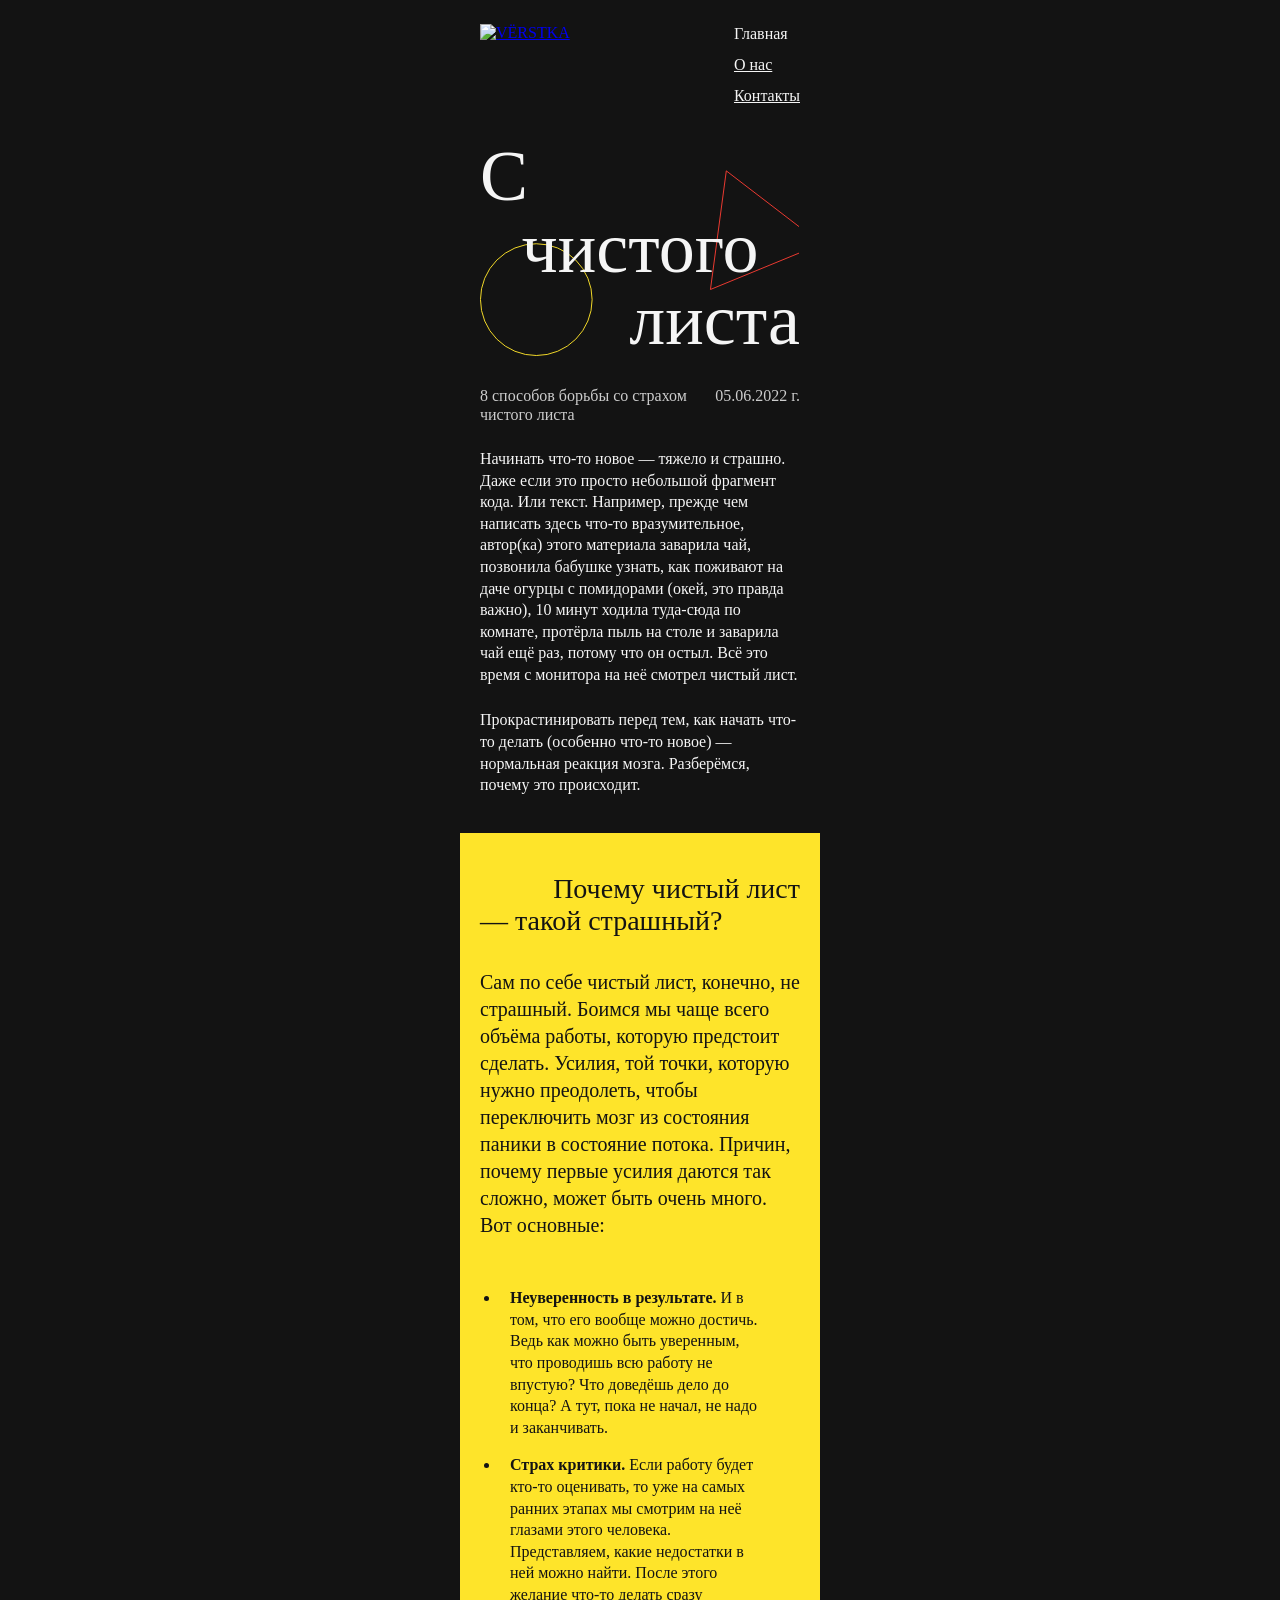
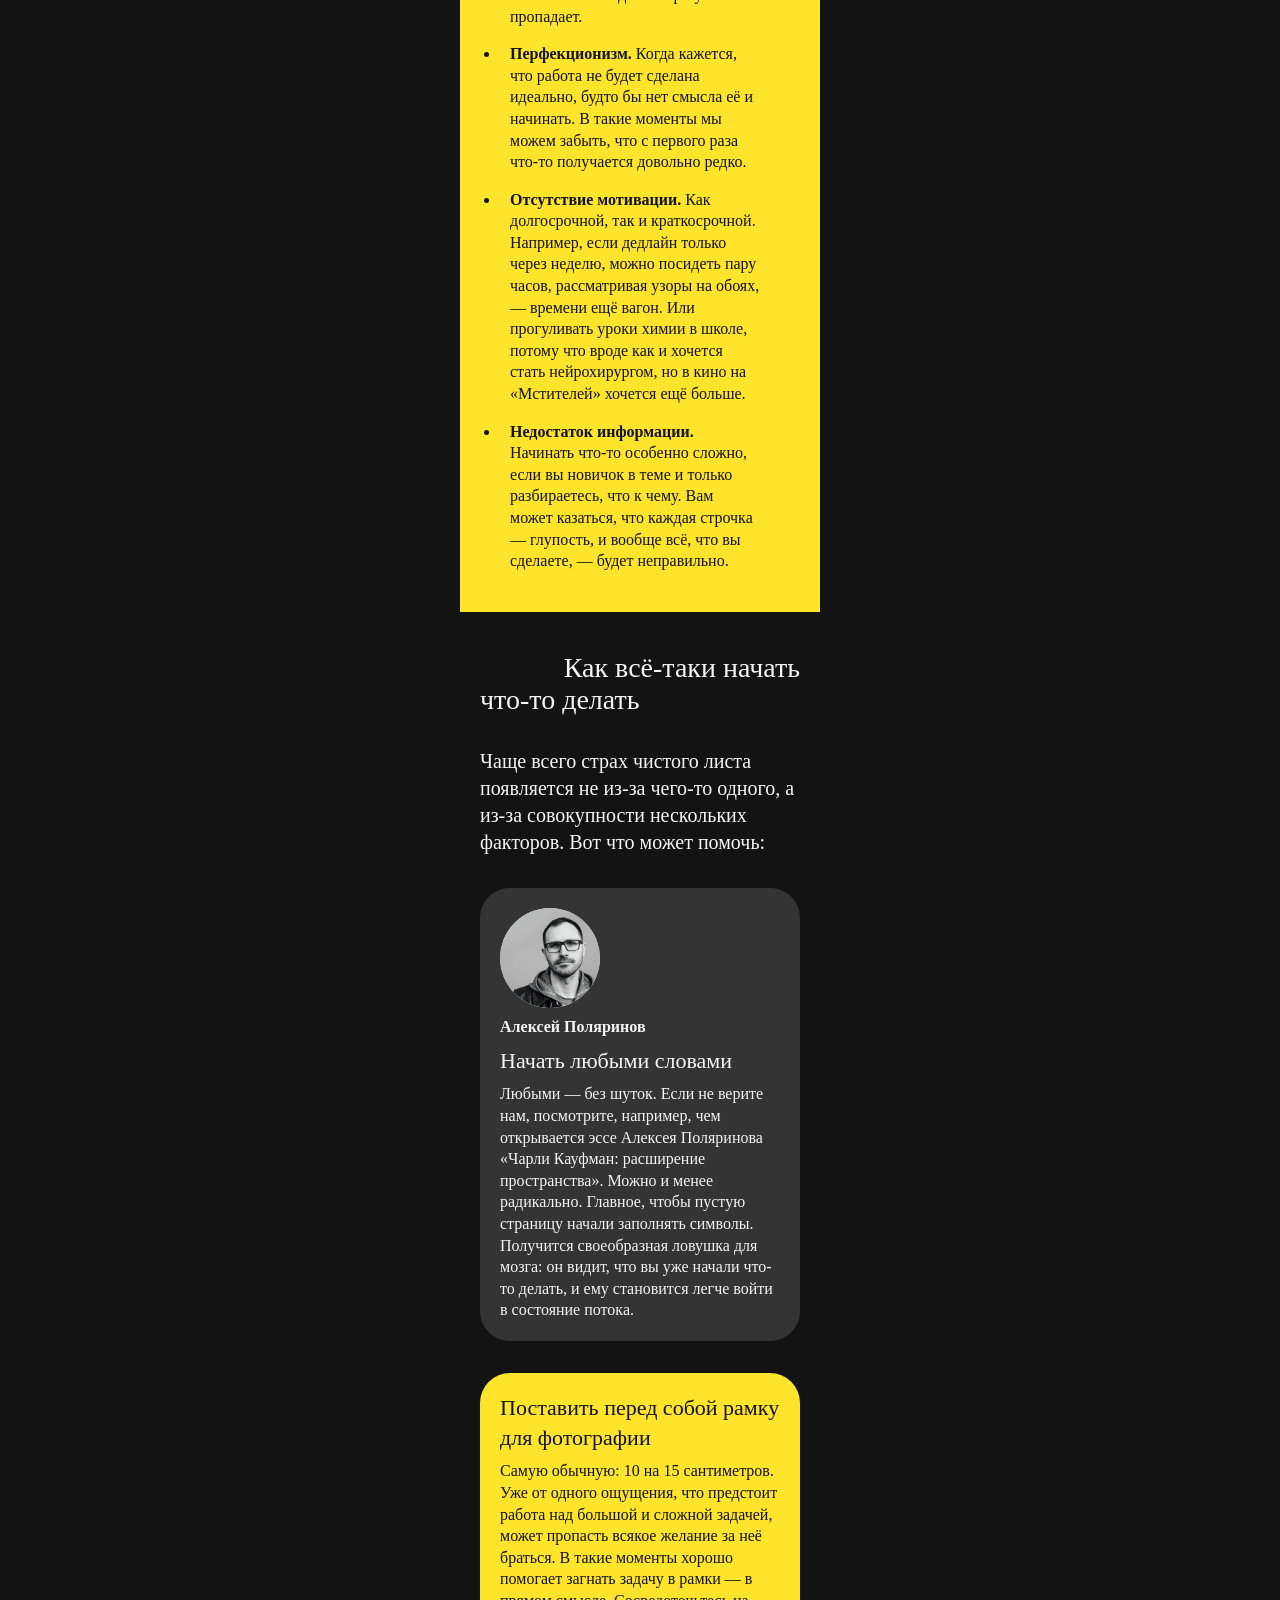
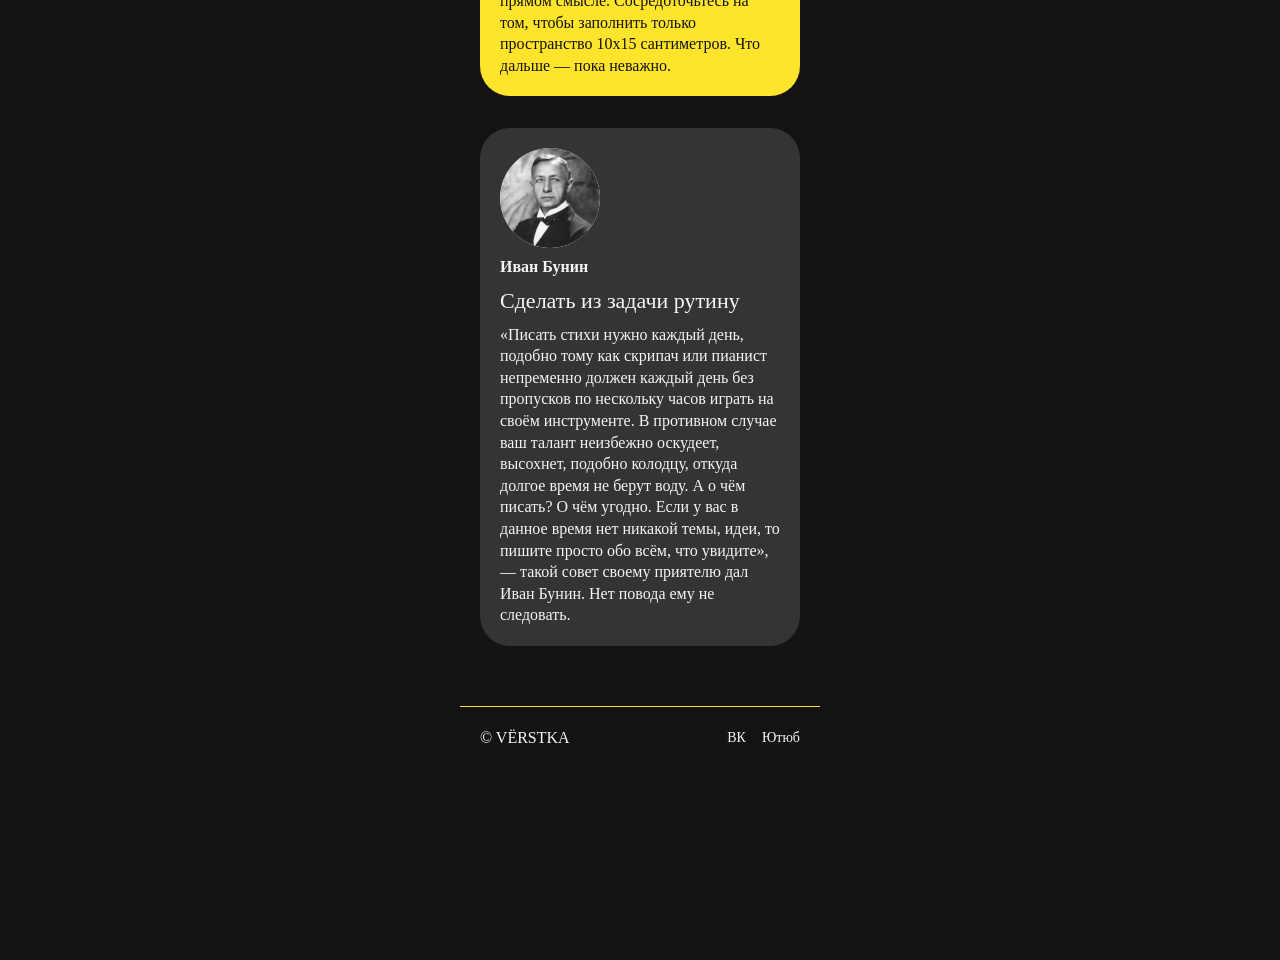
==== index.html @ b48bac56 "edited time tag" ====
<!DOCTYPE html>
<html lang="ru">
  <head>
    <meta charset="UTF-8" />
    <meta name="viewport" content="width=device-width, initial-scale=1.0" />
    <link rel="stylesheet" href="./fonts/fonts.css" />
    <link rel="stylesheet" href="./styles/style.css" />
    <link rel="icon" href="./images/fav.png" />
    <!---- Добавил свою иконку для красоты. В реальности согласовал бы с дизайнером, конечно) -->
    <title>С чистого листа</title>
  </head>
  <body>
    <main class="main-content">
      <header class="content-section theme_dark header">
        <div class="header__logo">
          <a href="./index.html">
            <img src="./images/VЁRSTKA.svg" alt="VЁRSTKA" />
          </a>
          <!-- Добавил ссылку на себя же, при публикации здесь был бы url -->
        </div>

        <nav class="header__menu inter-regular">
          <ul class="ul-menu">
            <li class="header__menu-item menu-active">Главная</li>
            <li class="header__menu-item">О нас</li>
            <li class="header__menu-item">Контакты</li>
          </ul>
        </nav>
      </header>

      <section class="content-section theme_dark cover eb-garamond-huge">
        <div class="cover-title">
          <p>C</p>
          <p class="text-align-center">чистого</p>
          <p class="text-align-right">листа</p>
        </div>
      </section>

      <section class="content-section theme_dark intro">
        <header class="intro__heading inter-regular">
          <span> 8 способов борьбы со страхом чистого листа </span>

          <time> 05.06.2022</time> <span>&nbsp;г. </span>
        </header>

        <section class="intro_main">
          <span class="intro__main-text inter-regular-weird">
            Начинать что-то новое — тяжело и страшно. Даже если это просто
            небольшой фрагмент кода. Или текст. Например, прежде чем написать
            здесь что-то вразумительное, автор(ка) этого материала заварила чай,
            позвонила бабушке узнать, как поживают на даче огурцы с помидорами
            (окей, это правда важно), 10 минут ходила туда-сюда по комнате,
            протёрла пыль на столе и заварила чай ещё раз, потому что он остыл.
            Всё это время с монитора на неё смотрел чистый лист.
          </span>
        </section>

        <section class="intro_main">
          <span class="intro__main-text inter-regular-weird">
            Прокрастинировать перед тем, как начать что-то делать (особенно
            что-то новое) — нормальная реакция мозга. Разберёмся, почему это
            происходит.
          </span>
        </section>
      </section>

      <section class="reasons content-section theme_bright">
        <div>
          <h2 class="content-section__subtitle_right eb-garamond-medium">
            Почему чистый лист
          </h2>
          <h2 class="content-section__subtitle eb-garamond-medium">
            — такой cтрашный?
          </h2>
        </div>

        <p class="content-section__introduction inter-regular-bigger">
          Сам по себе чистый лист, конечно, не страшный. Боимся мы чаще всего
          объёма работы, которую предстоит сделать. Усилия, той точки, которую
          нужно преодолеть, чтобы переключить мозг из состояния паники в
          состояние потока. Причин, почему первые усилия даются так сложно,
          может быть очень много. Вот основные:
        </p>

        <ul class="content-section inter-regular-weird">
          <li>
            <span class="inter-bold">Неуверенность в результате.</span>
            <span
              >И в том, что его вообще можно достичь. Ведь как можно быть
              уверенным, что проводишь всю работу не впустую? Что доведёшь дело
              до конца? А тут, пока не начал, не надо и заканчивать.</span
            >
          </li>
          <li>
            <span class="inter-bold">Страх критики.</span>
            <span
              >Если работу будет кто-то оценивать, то уже на самых ранних этапах
              мы смотрим на неё глазами этого человека. Представляем, какие
              недостатки в ней можно найти. После этого желание что-то делать
              сразу пропадает.</span
            >
          </li>
          <li>
            <span class="inter-bold">Перфекционизм.</span>
            <span
              >Когда кажется, что работа не будет сделана идеально, будто бы нет
              смысла её и начинать. В такие моменты мы можем забыть, что с
              первого раза что-то получается довольно редко.</span
            >
          </li>
          <li>
            <span class="inter-bold">Отсутствие мотивации.</span>
            <span
              >Как долгосрочной, так и краткосрочной. Например, если дедлайн
              только через неделю, можно посидеть пару часов, рассматривая узоры
              на обоях, — времени ещё вагон. Или прогуливать уроки химии в
              школе, потому что вроде как и хочется стать нейрохирургом, но в
              кино на «Мстителей» хочется ещё больше.</span
            >
          </li>
          <li>
            <span class="inter-bold">Недостаток информации.</span>
            <span
              >Начинать что-то особенно сложно, если вы новичок в теме и только
              разбираетесь, что к чему. Вам может казаться, что каждая строчка —
              глупость, и вообще всё, что вы сделаете, — будет
              неправильно.</span
            >
          </li>
        </ul>
      </section>

      <section class="how-to content-section theme_dark">
        <div>
          <h2 class="content-section__subtitle_right eb-garamond-medium">
            Как всё-таки начать
          </h2>
          <h2 class="content-section__subtitle eb-garamond-medium">
            что-то делать
          </h2>
        </div>

        <p class="content-section__introduction inter-regular-bigger">
          Чаще всего страх чистого листа появляется не из-за чего-то одного, а
          из-за совокупности нескольких факторов. Вот что может помочь:
        </p>

        <div class="how-to-card card-dark">
          <img
            class="portrait-picture"
            src="./images/polyarinov.png"
            alt="Алексей Поляринов"
          />

          <span class="inter-bold">Алексей Поляринов</span>
          <!-- Не придумал какой-то отдельный тег: вроде и не заголовок, вроде и не просто текст, оставил span -->

          <h3 class="eb-garamond-regular">Начать любыми словами</h3>

          <blockquote class="inter-regular-weird">
            Любыми — без шуток. Если не верите нам, посмотрите, например, чем
            открывается эссе Алексея Поляринова «Чарли Кауфман: расширение
            пространства». Можно и менее радикально. Главное, чтобы пустую
            страницу начали заполнять символы. Получится своеобразная ловушка
            для мозга: он видит, что вы уже начали что-то делать, и ему
            становится легче войти в состояние потока.
          </blockquote>
        </div>

        <div class="how-to-card card-light theme_bright">
          <h3 class="eb-garamond-regular">
            Поставить перед собой рамку для фотографии
          </h3>
          <blockquote class="inter-regular-weird">
            Самую обычную: 10 на 15 сантиметров. Уже от одного ощущения, что
            предстоит работа над большой и сложной задачей, может пропасть
            всякое желание за неё браться. В такие моменты хорошо помогает
            загнать задачу в рамки — в прямом смысле. Сосредоточьтесь на том,
            чтобы заполнить только пространство 10х15 сантиметров. Что дальше —
            пока неважно.
          </blockquote>
        </div>

        <div class="how-to-card card-dark">
          <img
            class="portrait-picture"
            src="./images/bunin.png"
            alt="Иван Бунин"
          />

          <span class="inter-bold">Иван Бунин</span>

          <h3 class="eb-garamond-regular">Сделать из задачи рутину</h3>

          <blockquote class="inter-regular-weird">
            «Писать стихи нужно каждый день, подобно тому как скрипач или
            пианист непременно должен каждый день без пропусков по нескольку
            часов играть на своём инструменте. В противном случае ваш талант
            неизбежно оскудеет, высохнет, подобно колодцу, откуда долгое время
            не берут воду. А о чём писать? О чём угодно. Если у вас в данное
            время нет никакой темы, идеи, то пишите просто обо всём, что
            увидите», — такой совет своему приятелю дал Иван Бунин. Нет повода
            ему не следовать.
          </blockquote>
        </div>
      </section>

      <footer class="footer content-section theme_dark">
        <div>
          <p class="inter-regular-weird">© VЁRSTKA</p>
        </div>

        <div class="footer-subblock">
          <p class="inter-regular-footer">ВК</p>
          <p class="inter-regular-footer">Ютюб</p>
        </div>
        <!-- Нужен ли здесь какой-то отдельный тег? Это «контакты»? -->
      </footer>
    </main>
  </body>
</html>
---- fonts/fonts.css ----
.inter-regular-footer {
  font-family: Inter;
  font-size: 14px;
  font-style: normal;
  font-weight: 400;
  line-height: 125%; /* 17.5px */
}

.inter-regular {
  font-family: Inter;
  font-size: 16px;
  font-style: normal;
  font-weight: 400;
  line-height: 19.2px; /* 120% */
}

.inter-regular-weird {
  font-family: Inter;
  font-size: 16px;
  font-style: normal;
  font-weight: 400;
  line-height: 21.6px; /* 135% */
}

.inter-regular-bigger {
  font-family: Inter;
  font-size: 20px;
  font-style: normal;
  font-weight: 400;
  line-height: 27px; /* 135% */
}

.inter-bold {
  font-family: Inter;
  font-size: 16px;
  font-style: normal;
  font-weight: 700;
  line-height: 135%; /* 21.6px */
}

.eb-garamond-regular {
  font-family: EB Garamond;
  font-size: 22px;
  font-style: normal;
  font-weight: 500;
  line-height: 135%; /* 29.7px */
}

.eb-garamond-medium {
  font-family: "EB Garamond";
  font-style: normal;
  font-weight: 500;
  font-size: 28px;
  line-height: 115%; /* 32.2px */
}

.eb-garamond-huge {
  font-family: "EB Garamond";
  font-size: 72px;
  font-style: normal;
  font-weight: 400;
  line-height: 100%; /* 72px */
}

.text-align-center {
  text-align: center;
}

.text-align-right {
  text-align: right;
}
---- styles/style.css ----
body {
  margin: 0;
  background-color: var(--black-bg, #131313);
}

h1,
h2,
h3,
h4,
h5,
h6,
p,
ul,
ol,
blockquote {
  margin: 0;
  padding: 0;
}

.border {
  border: 1px dashed gray;
  /* Использую этот класс для выравнивания объектов, включая там, где нужно по необходимости */
}

.theme_dark {
  background-color: var(--black-bg, #131313);
  color: var(--text-light, #f5f5f5);
}

.theme_bright {
  background: var(--yellow-bg, #fee42a);
  color: var(--black-bg, #131313);
}

.main-content {
  width: 360px;
  height: 4160px;
  /* Добавил из макетов, но, кажется, что в идеале не нужно фреймиться, чтобы макет адаптировался под разные девайсы */
  display: flex;
  flex-direction: column;
  box-sizing: border-box;
  margin: auto;
}

.content-section {
  box-sizing: border-box;
  padding: 0 20px;
}

.header {
  padding-top: 24px;
  padding-bottom: 24px;
}

.header__logo {
  float: left;
  height: 100%;
}

.header__menu {
  float: right;
  display: flex;
  flex-direction: column;
  gap: 12px;
}

.ul-menu {
  list-style: none;
  padding: 0;
  display: flex;
  flex-direction: column;
  gap: 12px;
}

.header__menu-item {
  text-decoration: underline;
  padding: 0;
  margin: 0;
}

.menu-active {
  text-decoration: none;
}

.cover {
  margin: 40px 0 30px 0;
  padding-left: 20px;
  background-image: url("../images/cover.svg");
  background-repeat: no-repeat;
  background-position: 20px;
  /* Подбирал смещение вручкую */
}

.cover-title {
  display: block;
  margin-top: -30px;
  /* Подбирал смещение вручкую */
}

.intro {
  padding: 0 20px;
  gap: 24px;
  display: flex;
  flex-direction: column;
  margin-bottom: 37px;
  /* Подбирал попиксельно вручкую */
}

.intro__heading {
  display: flex;
  color: var(--text-gray, #ccc);
}

.intro__main-text {
  width: 320px;
}

.reasons {
  display: flex;
  flex-direction: column;
  padding: 40px 20px;
  gap: 32px;
}

.content-section__subtitle {
  text-align: left;
  /* Кажется, что это избыточно, но почему-то без такого шага ломалось */
}

.content-section__subtitle_right {
  text-align: right;
}

  /* У списков какие-то свои приколы с отступами, поэтому я сбросил всё и настраивал вручкую, чтобы совпадало с макетами */
ul {
  display: block;
}

li {
  margin: 16px 20px 0px 0px;
  padding-left: 10px;
}

.how-to {
  display: flex;
  flex-direction: column;
  padding: 40px 20px 60px 20px;
  gap: 32px;
}

.how-to-card {
  border-radius: 30px;
  padding: 20px;
  gap: 8px;
  display: flex;
  flex-direction: column;
}

.card-dark {
  background: var(--gray-bg, #343434);
}

.card-light {
  background: var(--yellow-bg, #fee42a);
}

.portrait-picture {
  width: 100px;
  height: 100px;
  /* Возможно, можно было сделать через сохранение оригинального размера картинки */
  border-radius: 50px;
  background: url(<path-to-image>),
    lightgray 0px -4.095px / 100% 118.534% no-repeat;
}

.footer {
  border-top: 1px solid var(--yellow-bg, #fee42a);
  padding: 20px;
  display: flex;
}

.footer-subblock {
  display: flex;
  gap: 16px;
  margin: auto 0 auto auto;
  /* Сделано для выравнивания по правому краю */
}
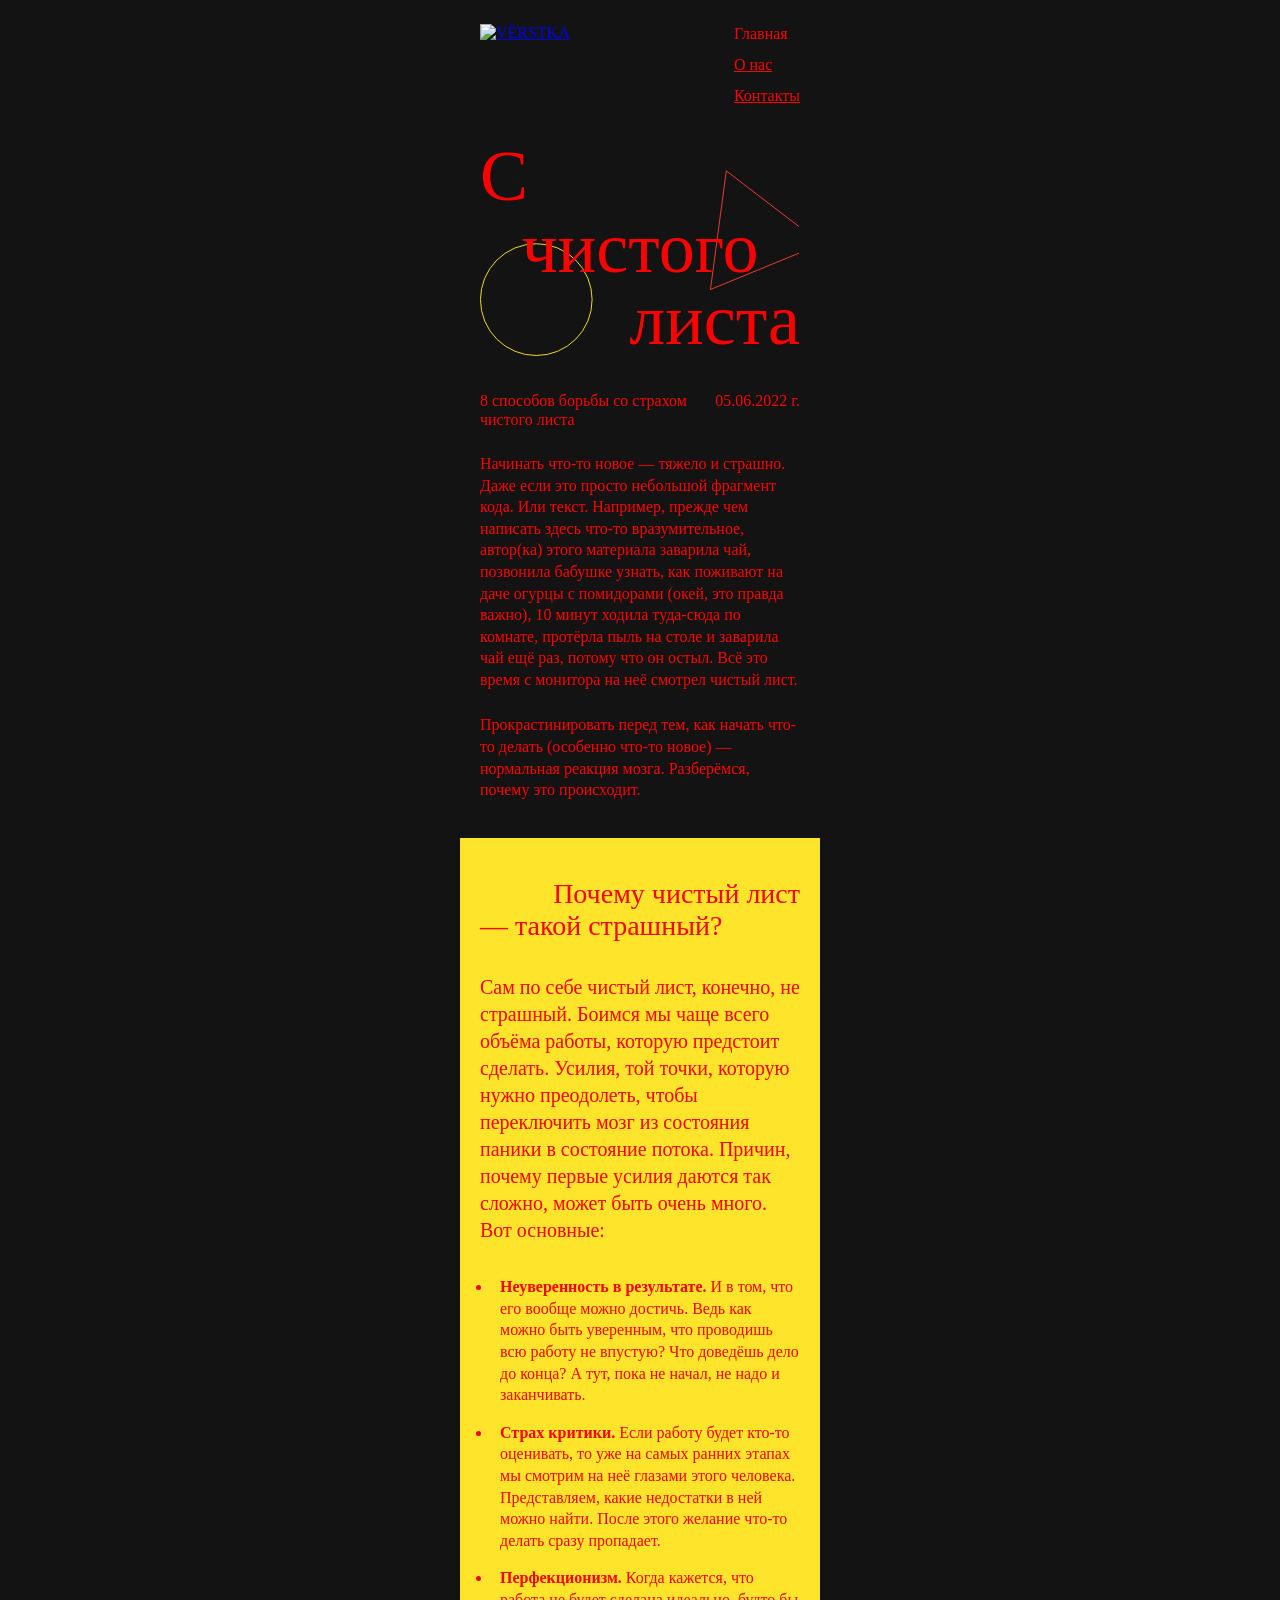
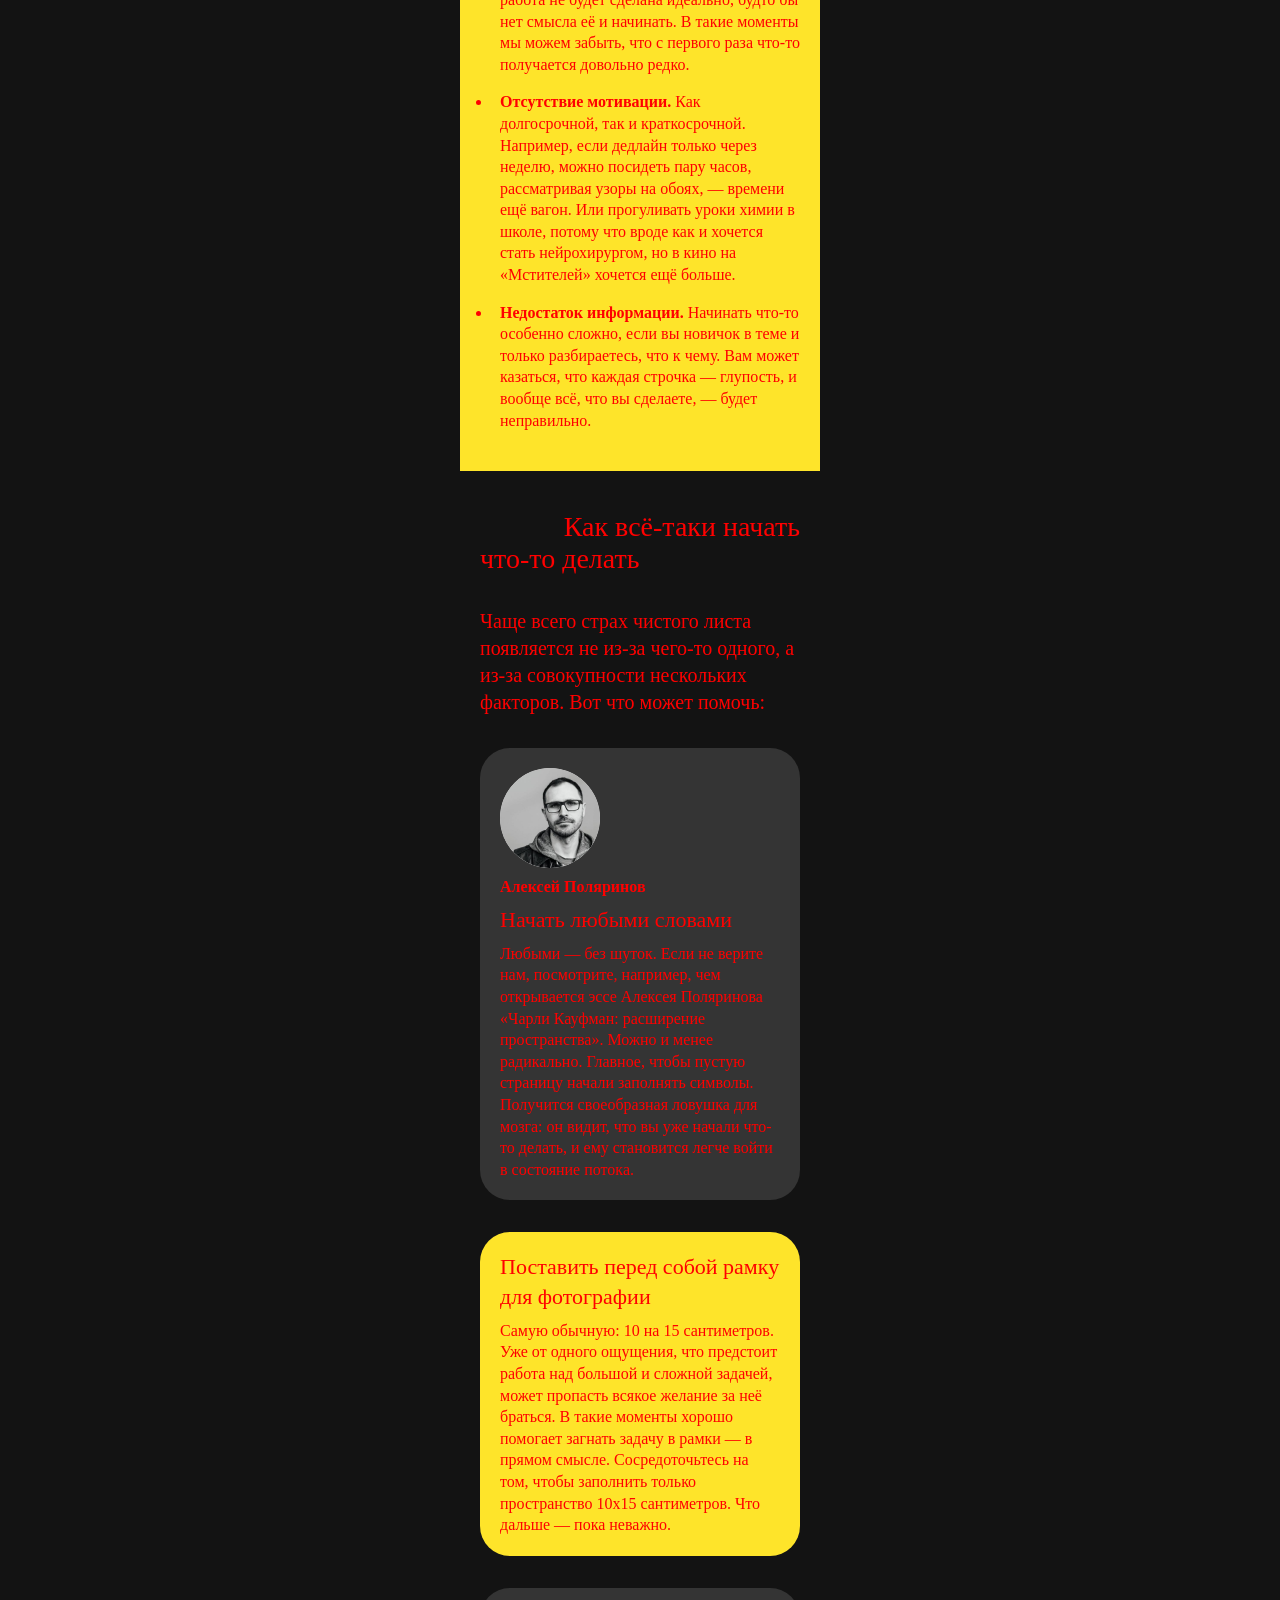
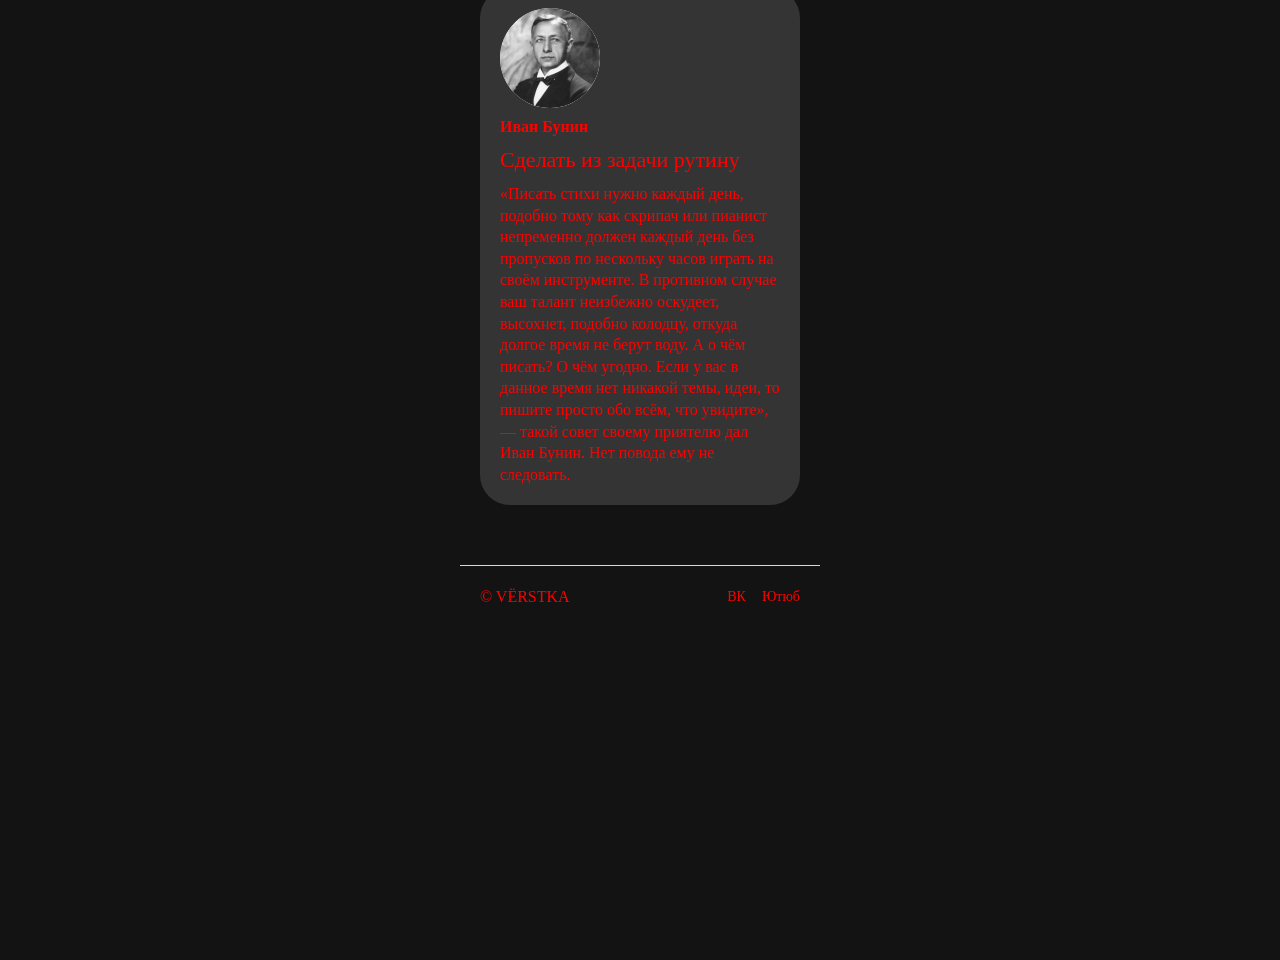
==== commit ca551593: "draft" ====
--- a/index.html
+++ b/index.html
@@ -39,8 +39,7 @@
       <section class="content-section theme_dark intro">
         <header class="intro__heading inter-regular">
           <span> 8 способов борьбы со страхом чистого листа </span>
-
-          <time> 05.06.2022</time> <span>&nbsp;г. </span>
+          <time datetime="2022-06-05">05.06.2022&nbsp;г.</time>
         </header>
 
         <section class="intro_main">
@@ -82,7 +81,7 @@
           может быть очень много. Вот основные:
         </p>
 
-        <ul class="content-section inter-regular-weird">
+        <ul class="inter-regular-weird">
           <li>
             <span class="inter-bold">Неуверенность в результате.</span>
             <span
--- a/styles/style.css
+++ b/styles/style.css
@@ -25,11 +25,13 @@
 .theme_dark {
   background-color: var(--black-bg, #131313);
   color: var(--text-light, #f5f5f5);
+  color: red;
 }
 
 .theme_bright {
   background: var(--yellow-bg, #fee42a);
   color: var(--black-bg, #131313);
+  color: red;
 }
 
 .main-content {
@@ -83,7 +85,7 @@
 }
 
 .cover {
-  margin: 40px 0 30px 0;
+  margin: 40px 0 35px 0;
   padding-left: 20px;
   background-image: url("../images/cover.svg");
   background-repeat: no-repeat;
@@ -108,7 +110,8 @@
 
 .intro__heading {
   display: flex;
-  color: var(--text-gray, #ccc);
+  color: red; 
+  /* color: var(--text-gray, #ccc); */
 }
 
 .intro__main-text {
@@ -133,12 +136,15 @@
 
   /* У списков какие-то свои приколы с отступами, поэтому я сбросил всё и настраивал вручкую, чтобы совпадало с макетами */
 ul {
-  display: block;
+  display: flex;
+  flex-direction: column;
+  margin: 0;
+  gap: 16px;
 }
 
 li {
-  margin: 16px 20px 0px 0px;
-  padding-left: 10px;
+  margin-left: 12px; 
+  padding-left: 8px;
 }
 
 .how-to {
@@ -184,4 +190,4 @@
   gap: 16px;
   margin: auto 0 auto auto;
   /* Сделано для выравнивания по правому краю */
-}
+}
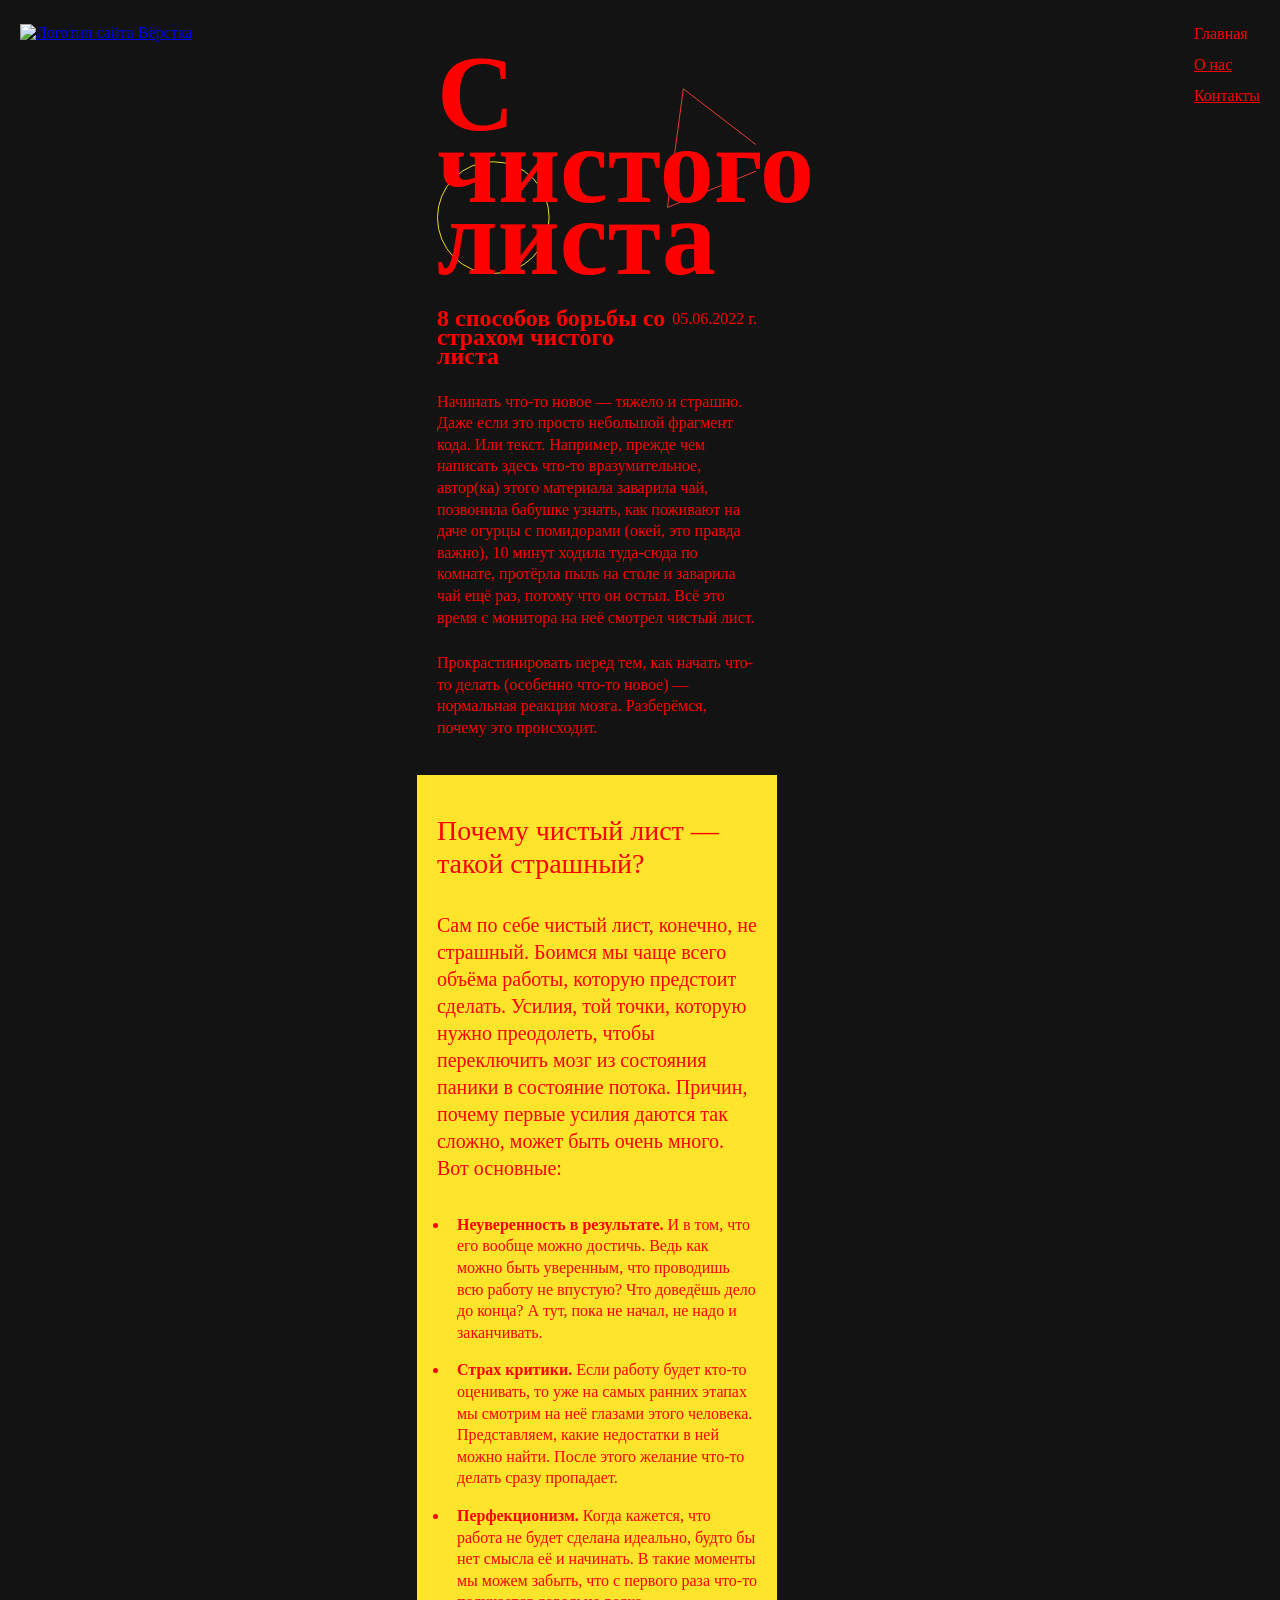
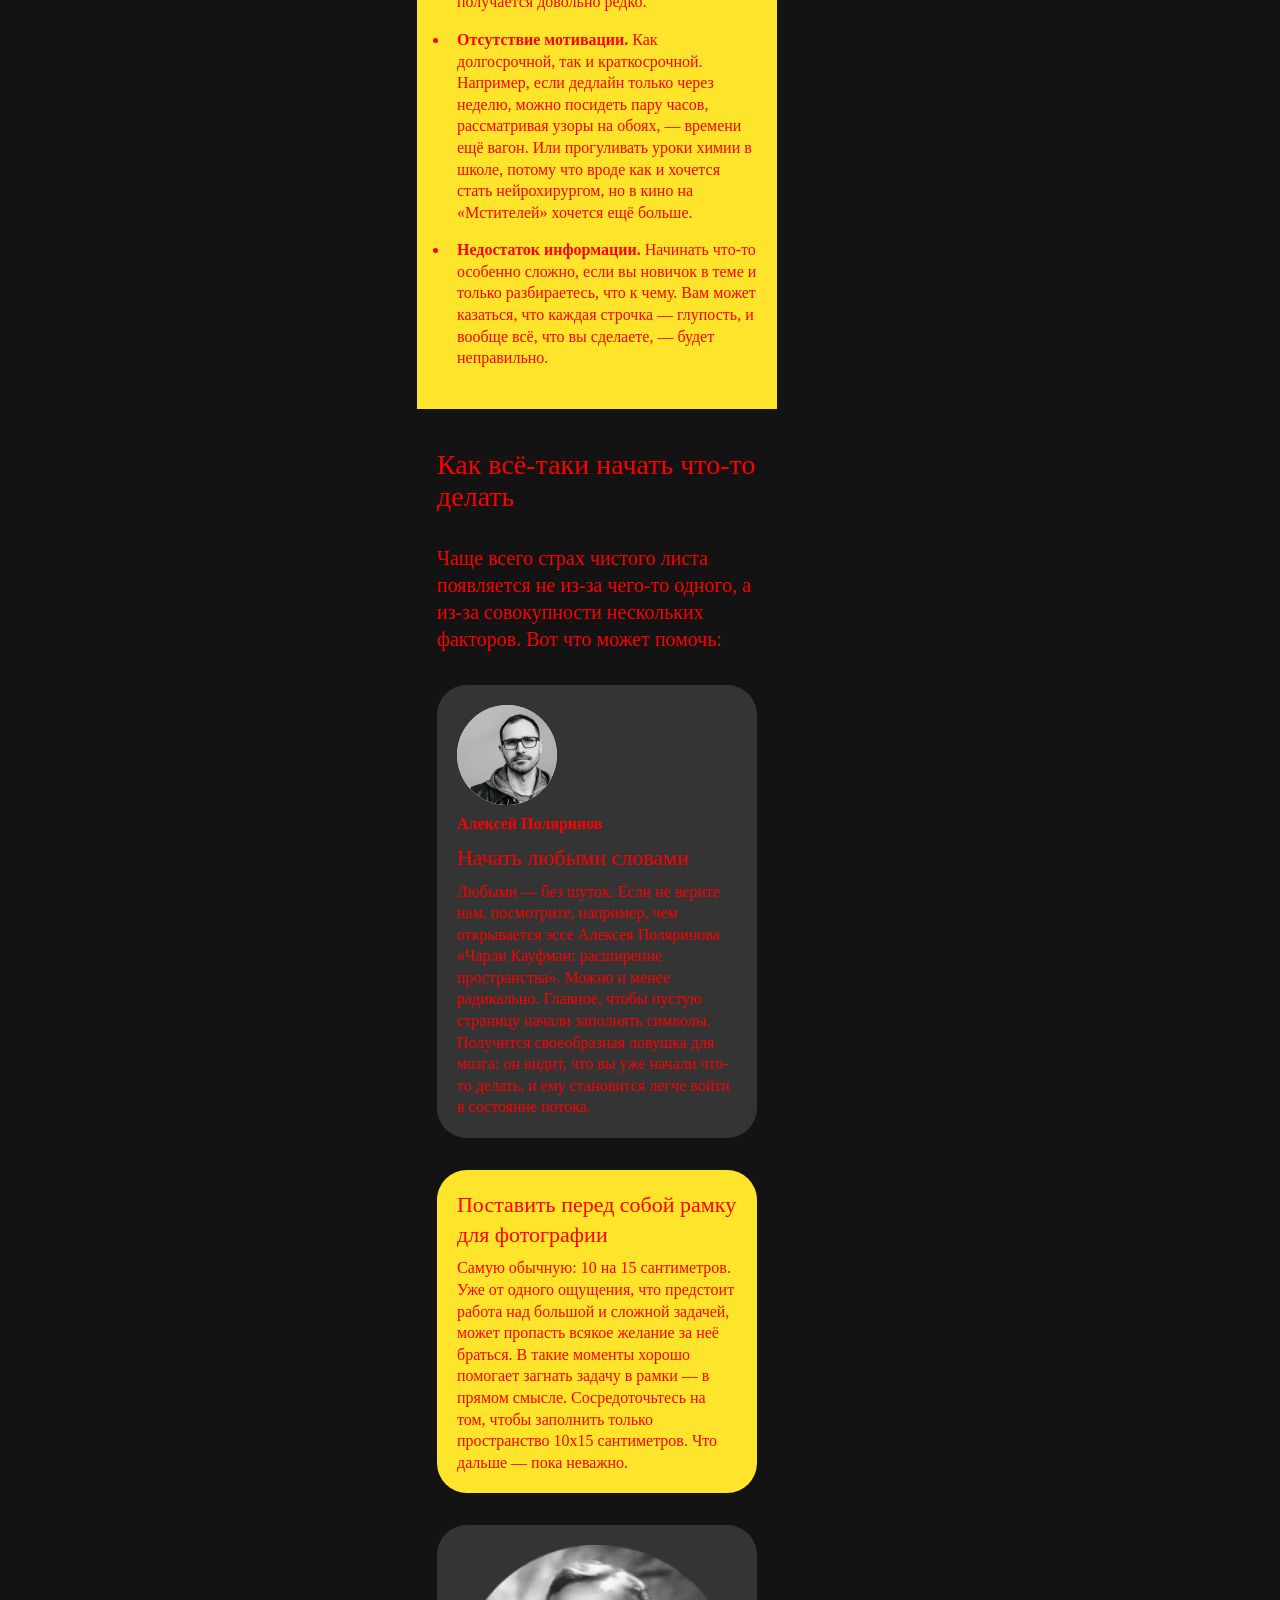
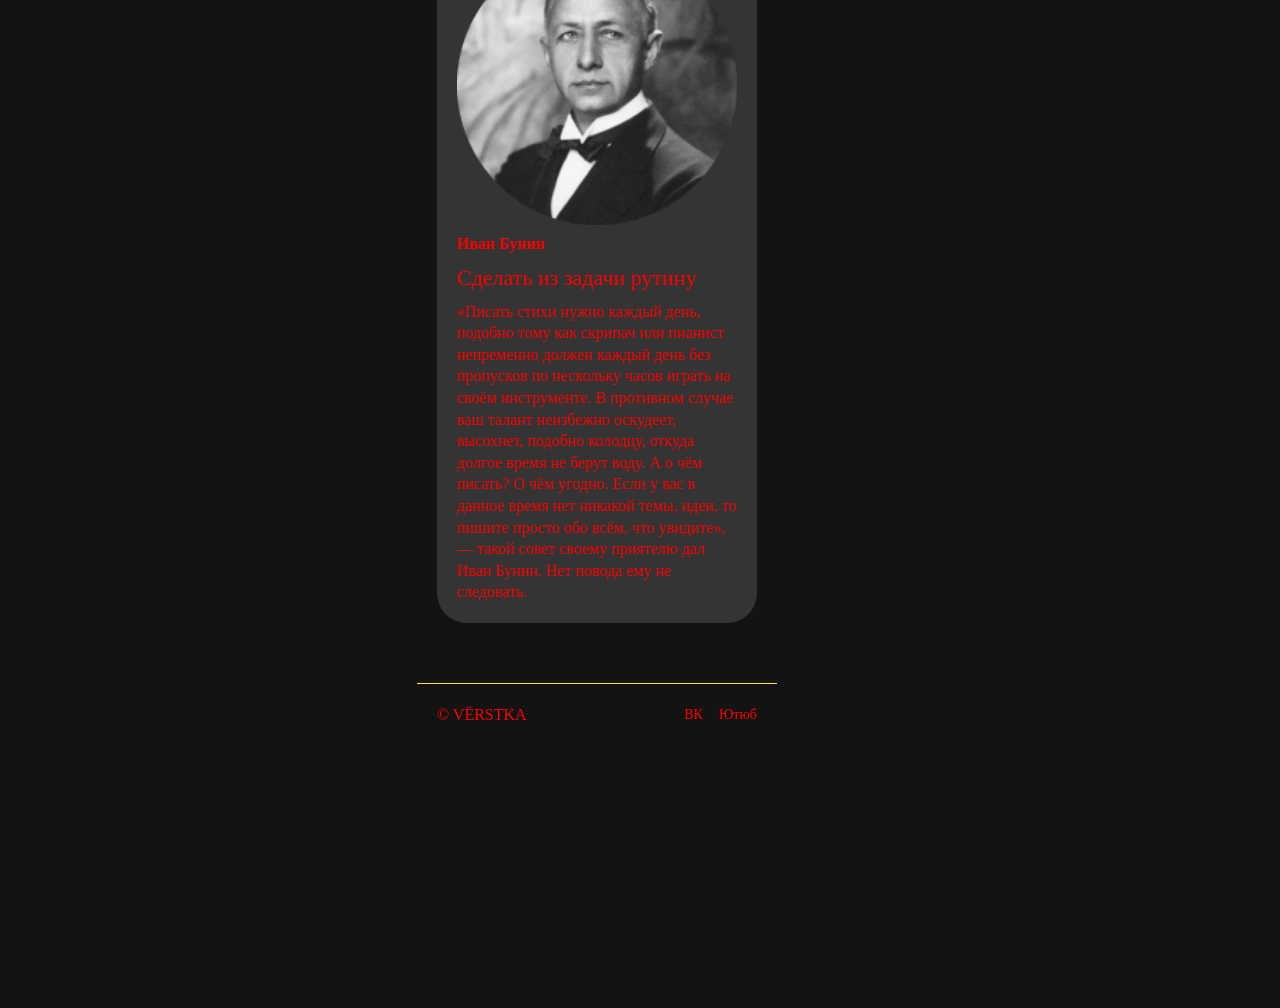
==== commit af0d6501: "resolved some comments" ====
--- a/index.html
+++ b/index.html
@@ -10,40 +10,39 @@
     <title>С чистого листа</title>
   </head>
   <body>
-    <main class="main-content">
-      <header class="content-section theme_dark header">
-        <div class="header__logo">
-          <a href="./index.html">
-            <img src="./images/VЁRSTKA.svg" alt="VЁRSTKA" />
-          </a>
-          <!-- Добавил ссылку на себя же, при публикации здесь был бы url -->
-        </div>
-
-        <nav class="header__menu inter-regular">
-          <ul class="ul-menu">
-            <li class="header__menu-item menu-active">Главная</li>
-            <li class="header__menu-item">О нас</li>
-            <li class="header__menu-item">Контакты</li>
-          </ul>
-        </nav>
-      </header>
-
+    <header class="content-section theme_dark header">
+    <div class="header__logo">
+        <a href="./index.html">
+        <img src="./images/VЁRSTKA.svg" alt="Логотип сайта Вёрстка" />
+        </a>
+        <!-- Добавил ссылку на себя же, при публикации здесь был бы url -->
+    </div>
+
+    <nav class="header__menu inter-regular">
+        <ul class="ul-menu">
+        <li class="header__menu-item menu-active">Главная</li>
+        <li class="header__menu-item">О нас</li>
+        <li class="header__menu-item">Контакты</li>
+        </ul>
+    </nav>
+    </header>
+      <main class="main-content">
       <section class="content-section theme_dark cover eb-garamond-huge">
-        <div class="cover-title">
-          <p>C</p>
-          <p class="text-align-center">чистого</p>
-          <p class="text-align-right">листа</p>
-        </div>
+        <h1 class="cover-title">
+          <span>C</span>
+          <span class="text-align-center">чистого</span>
+          <span class="text-align-right">листа</span>
+        </h1>
       </section>
 
       <section class="content-section theme_dark intro">
         <header class="intro__heading inter-regular">
-          <span> 8 способов борьбы со страхом чистого листа </span>
+          <h2> 8 способов борьбы со страхом чистого листа </h2>
           <time datetime="2022-06-05">05.06.2022&nbsp;г.</time>
         </header>
 
-        <section class="intro_main">
-          <span class="intro__main-text inter-regular-weird">
+        <div class="intro_main">
+          <p class="intro__main-text inter-regular-weird">
             Начинать что-то новое — тяжело и страшно. Даже если это просто
             небольшой фрагмент кода. Или текст. Например, прежде чем написать
             здесь что-то вразумительное, автор(ка) этого материала заварила чай,
@@ -51,27 +50,25 @@
             (окей, это правда важно), 10 минут ходила туда-сюда по комнате,
             протёрла пыль на столе и заварила чай ещё раз, потому что он остыл.
             Всё это время с монитора на неё смотрел чистый лист.
-          </span>
-        </section>
-
-        <section class="intro_main">
-          <span class="intro__main-text inter-regular-weird">
+          </p>
+        </div>
+
+          <p class="intro__main-text inter-regular-weird">
             Прокрастинировать перед тем, как начать что-то делать (особенно
             что-то новое) — нормальная реакция мозга. Разберёмся, почему это
             происходит.
-          </span>
-        </section>
+          </p>
       </section>
 
       <section class="reasons content-section theme_bright">
-        <div>
-          <h2 class="content-section__subtitle_right eb-garamond-medium">
+        <h2>
+          <span class="content-section__subtitle_right eb-garamond-medium">
             Почему чистый лист
-          </h2>
-          <h2 class="content-section__subtitle eb-garamond-medium">
+          </span>
+          <span class="content-section__subtitle eb-garamond-medium">
             — такой cтрашный?
-          </h2>
-        </div>
+          </span>
+        </h2>
 
         <p class="content-section__introduction inter-regular-bigger">
           Сам по себе чистый лист, конечно, не страшный. Боимся мы чаще всего
@@ -84,20 +81,16 @@
         <ul class="inter-regular-weird">
           <li>
             <span class="inter-bold">Неуверенность в результате.</span>
-            <span
-              >И в том, что его вообще можно достичь. Ведь как можно быть
+            И в том, что его вообще можно достичь. Ведь как можно быть
               уверенным, что проводишь всю работу не впустую? Что доведёшь дело
-              до конца? А тут, пока не начал, не надо и заканчивать.</span
-            >
+              до конца? А тут, пока не начал, не надо и заканчивать.
           </li>
           <li>
             <span class="inter-bold">Страх критики.</span>
-            <span
-              >Если работу будет кто-то оценивать, то уже на самых ранних этапах
+            Если работу будет кто-то оценивать, то уже на самых ранних этапах
               мы смотрим на неё глазами этого человека. Представляем, какие
               недостатки в ней можно найти. После этого желание что-то делать
-              сразу пропадает.</span
-            >
+              сразу пропадает.
           </li>
           <li>
             <span class="inter-bold">Перфекционизм.</span>
@@ -130,14 +123,14 @@
       </section>
 
       <section class="how-to content-section theme_dark">
-        <div>
-          <h2 class="content-section__subtitle_right eb-garamond-medium">
+        <h2>
+          <span class="content-section__subtitle_right eb-garamond-medium">
             Как всё-таки начать
-          </h2>
-          <h2 class="content-section__subtitle eb-garamond-medium">
+          </span>
+          <span class="content-section__subtitle eb-garamond-medium">
             что-то делать
-          </h2>
-        </div>
+          </span>
+        </h2>
 
         <p class="content-section__introduction inter-regular-bigger">
           Чаще всего страх чистого листа появляется не из-за чего-то одного, а
@@ -146,7 +139,7 @@
 
         <div class="how-to-card card-dark">
           <img
-            class="portrait-picture"
+            class="square_100px"
             src="./images/polyarinov.png"
             alt="Алексей Поляринов"
           />
--- a/styles/style.css
+++ b/styles/style.css
@@ -170,7 +170,7 @@
   background: var(--yellow-bg, #fee42a);
 }
 
-.portrait-picture {
+.square_100px {
   width: 100px;
   height: 100px;
   /* Возможно, можно было сделать через сохранение оригинального размера картинки */
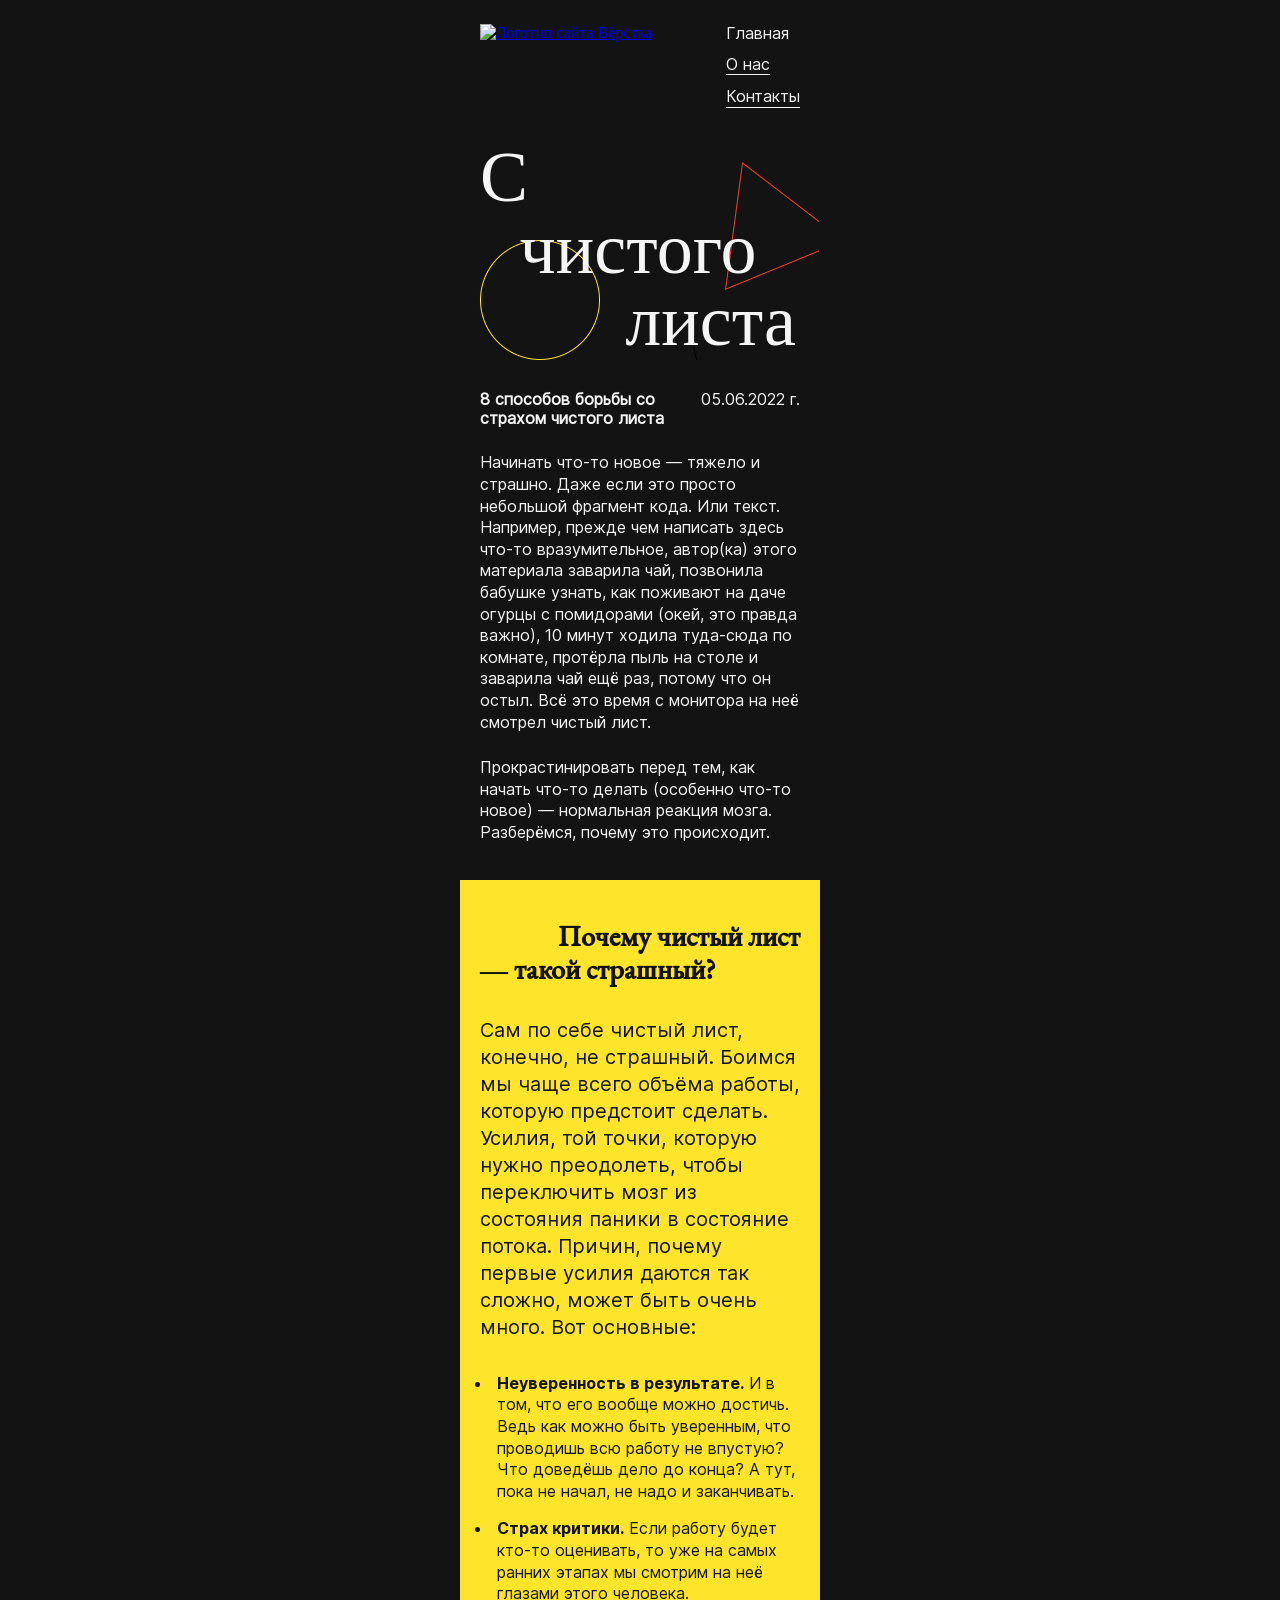
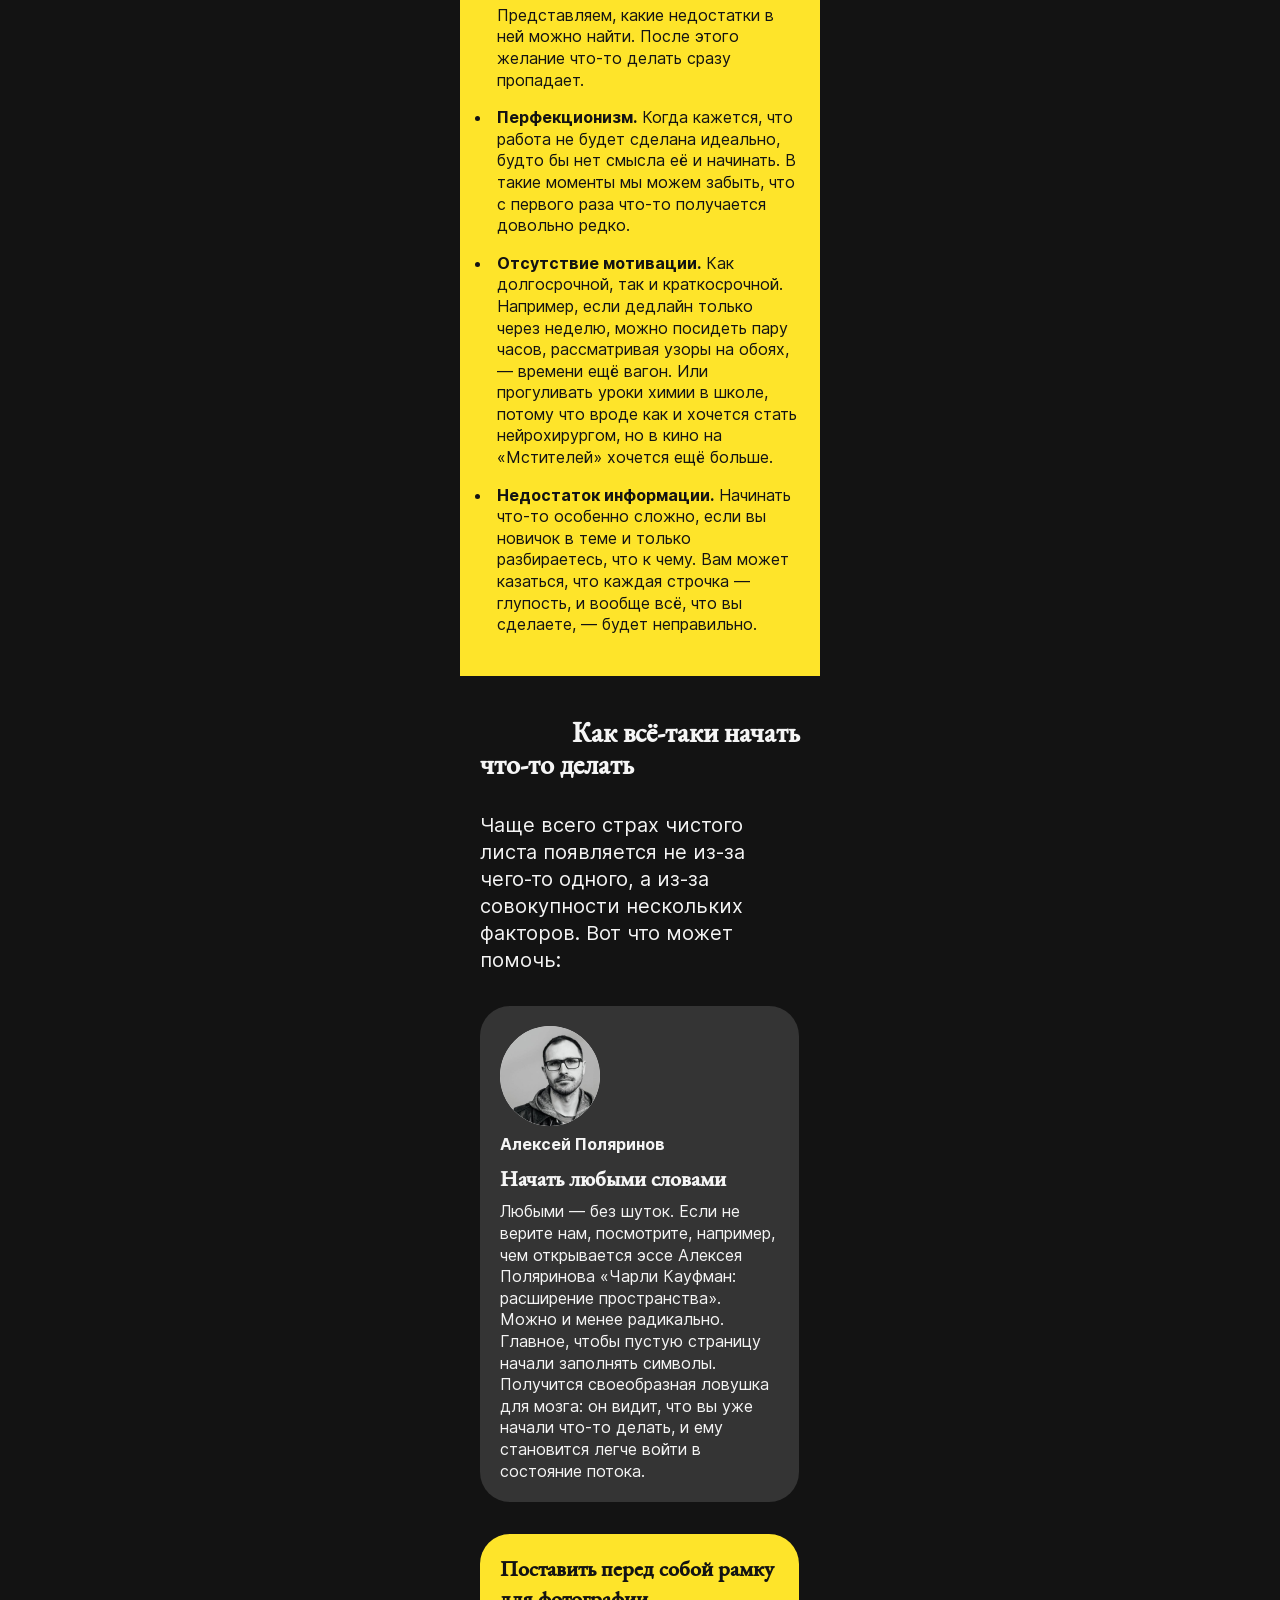
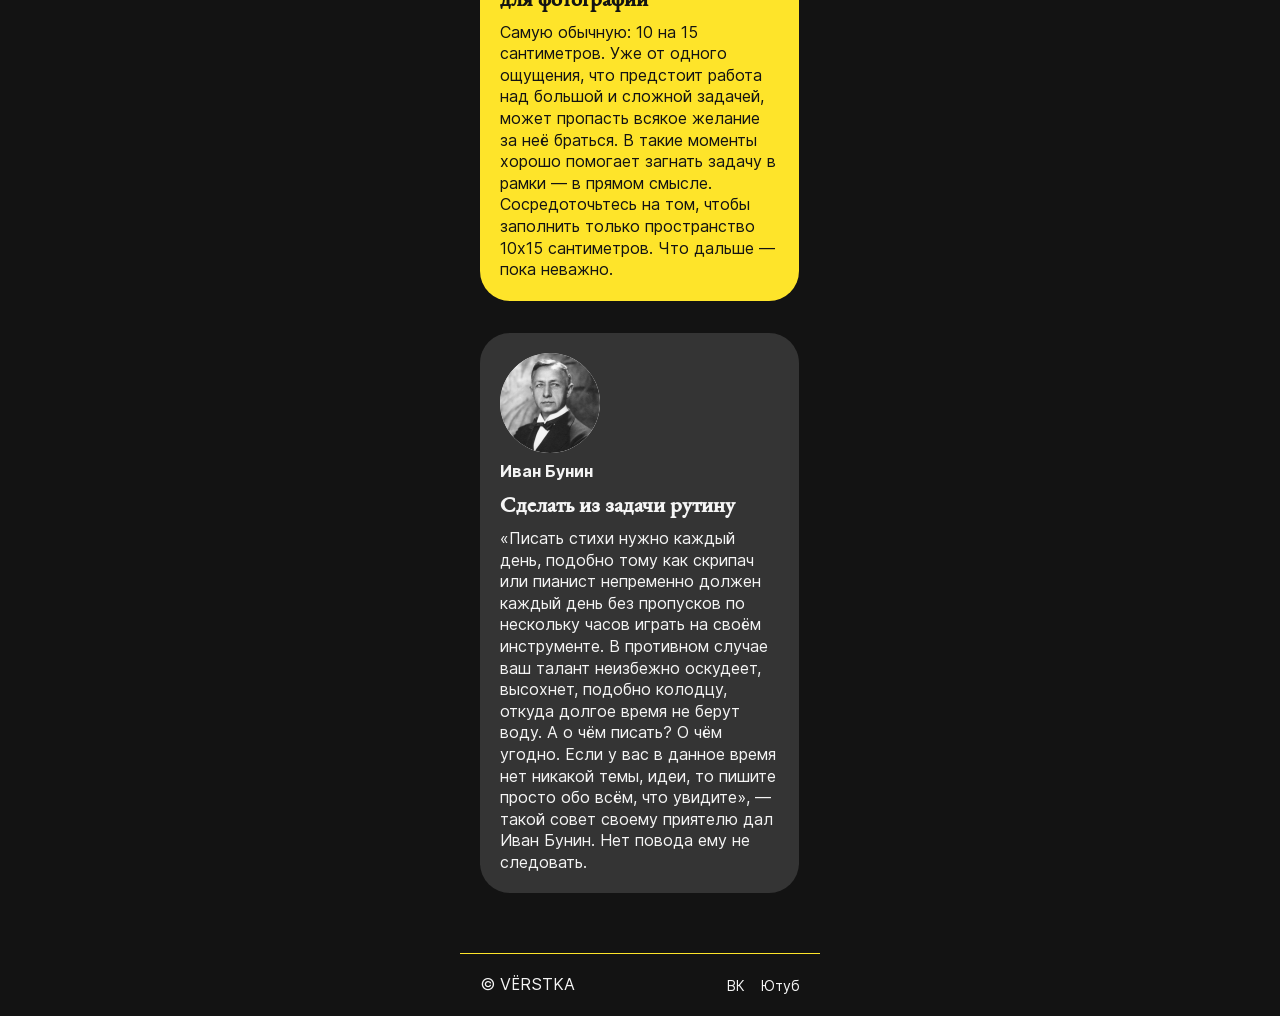
==== commit 72947125: "Поправил подключение шрифтов и часть комментов" ====
--- a/index.html
+++ b/index.html
@@ -11,35 +11,42 @@
   </head>
   <body>
     <header class="content-section theme_dark header">
-    <div class="header__logo">
+      <div class="header__logo">
         <a href="./index.html">
-        <img src="./images/VЁRSTKA.svg" alt="Логотип сайта Вёрстка" />
+          <img src="./images/VЁRSTKA.svg" alt="Логотип сайта Вёрстка" />
         </a>
         <!-- Добавил ссылку на себя же, при публикации здесь был бы url -->
-    </div>
-
-    <nav class="header__menu inter-regular">
+      </div>
+
+      <nav class="header__menu inter-regular">
         <ul class="ul-menu">
-        <li class="header__menu-item menu-active">Главная</li>
-        <li class="header__menu-item">О нас</li>
-        <li class="header__menu-item">Контакты</li>
+          <li class="header__menu-item header__menu-item-text menu-active">
+            Главная
+          </li>
+          <li class="header__menu-item header__menu-item-text">О нас</li>
+          <li class="header__menu-item header__menu-item-text">Контакты</li>
         </ul>
-    </nav>
+      </nav>
     </header>
-      <main class="main-content">
+
+    <main class="main-content">
       <section class="content-section theme_dark cover eb-garamond-huge">
         <h1 class="cover-title">
-          <span>C</span>
-          <span class="text-align-center">чистого</span>
-          <span class="text-align-right">листа</span>
+          <span class="cover-text-line">C</span>
+          <span class="text-align-center cover-text-line">чистого</span>
+          <span class="text-align-right cover-text-line">листа</span>
         </h1>
       </section>
 
       <section class="content-section theme_dark intro">
-        <header class="intro__heading inter-regular">
-          <h2> 8 способов борьбы со страхом чистого листа </h2>
-          <time datetime="2022-06-05">05.06.2022&nbsp;г.</time>
-        </header>
+        <div class="intro__heading">
+          <h2 class="intro__heading_title">
+            8 способов борьбы со страхом чистого листа
+          </h2>
+          <time datetime="2022-06-05" class="intro__heading_date"
+            >05.06.2022&nbsp;г.</time
+          >
+        </div>
 
         <div class="intro_main">
           <p class="intro__main-text inter-regular-weird">
@@ -53,16 +60,17 @@
           </p>
         </div>
 
-          <p class="intro__main-text inter-regular-weird">
-            Прокрастинировать перед тем, как начать что-то делать (особенно
-            что-то новое) — нормальная реакция мозга. Разберёмся, почему это
-            происходит.
-          </p>
+        <p class="intro__main-text inter-regular-weird">
+          Прокрастинировать перед тем, как начать что-то делать (особенно что-то
+          новое) — нормальная реакция мозга. Разберёмся, почему это происходит.
+        </p>
       </section>
 
       <section class="reasons content-section theme_bright">
         <h2>
-          <span class="content-section__subtitle_right eb-garamond-medium">
+          <span
+            class="content-section__subtitle text-align-right eb-garamond-medium"
+          >
             Почему чистый лист
           </span>
           <span class="content-section__subtitle eb-garamond-medium">
@@ -70,7 +78,7 @@
           </span>
         </h2>
 
-        <p class="content-section__introduction inter-regular-bigger">
+        <p class="content-section__introduction">
           Сам по себе чистый лист, конечно, не страшный. Боимся мы чаще всего
           объёма работы, которую предстоит сделать. Усилия, той точки, которую
           нужно преодолеть, чтобы переключить мозг из состояния паники в
@@ -78,53 +86,48 @@
           может быть очень много. Вот основные:
         </p>
 
-        <ul class="inter-regular-weird">
-          <li>
-            <span class="inter-bold">Неуверенность в результате.</span>
+        <ul class=".intro-ul">
+          <li class="intro-li">
+            <span class="intro-li-bold-text">Неуверенность в результате.</span>
             И в том, что его вообще можно достичь. Ведь как можно быть
-              уверенным, что проводишь всю работу не впустую? Что доведёшь дело
-              до конца? А тут, пока не начал, не надо и заканчивать.
-          </li>
-          <li>
-            <span class="inter-bold">Страх критики.</span>
-            Если работу будет кто-то оценивать, то уже на самых ранних этапах
-              мы смотрим на неё глазами этого человека. Представляем, какие
-              недостатки в ней можно найти. После этого желание что-то делать
-              сразу пропадает.
-          </li>
-          <li>
-            <span class="inter-bold">Перфекционизм.</span>
-            <span
-              >Когда кажется, что работа не будет сделана идеально, будто бы нет
-              смысла её и начинать. В такие моменты мы можем забыть, что с
-              первого раза что-то получается довольно редко.</span
-            >
-          </li>
-          <li>
-            <span class="inter-bold">Отсутствие мотивации.</span>
-            <span
-              >Как долгосрочной, так и краткосрочной. Например, если дедлайн
-              только через неделю, можно посидеть пару часов, рассматривая узоры
-              на обоях, — времени ещё вагон. Или прогуливать уроки химии в
-              школе, потому что вроде как и хочется стать нейрохирургом, но в
-              кино на «Мстителей» хочется ещё больше.</span
-            >
-          </li>
-          <li>
-            <span class="inter-bold">Недостаток информации.</span>
-            <span
-              >Начинать что-то особенно сложно, если вы новичок в теме и только
-              разбираетесь, что к чему. Вам может казаться, что каждая строчка —
-              глупость, и вообще всё, что вы сделаете, — будет
-              неправильно.</span
-            >
+            уверенным, что проводишь всю работу не впустую? Что доведёшь дело до
+            конца? А тут, пока не начал, не надо и заканчивать.
+          </li>
+          <li class="intro-li">
+            <span class="intro-li-bold-text">Страх критики.</span>
+            Если работу будет кто-то оценивать, то уже на самых ранних этапах мы
+            смотрим на неё глазами этого человека. Представляем, какие
+            недостатки в ней можно найти. После этого желание что-то делать
+            сразу пропадает.
+          </li>
+          <li class="intro-li">
+            <span class="intro-li-bold-text">Перфекционизм.</span>
+            Когда кажется, что работа не будет сделана идеально, будто бы нет
+            смысла её и начинать. В такие моменты мы можем забыть, что с первого
+            раза что-то получается довольно редко.
+          </li>
+          <li class="intro-li">
+            <span class="intro-li-bold-text">Отсутствие мотивации.</span>
+            Как долгосрочной, так и краткосрочной. Например, если дедлайн только
+            через неделю, можно посидеть пару часов, рассматривая узоры на
+            обоях, — времени ещё вагон. Или прогуливать уроки химии в школе,
+            потому что вроде как и хочется стать нейрохирургом, но в кино на
+            «Мстителей» хочется ещё больше.
+          </li>
+          <li class="intro-li">
+            <span class="intro-li-bold-text">Недостаток информации.</span>
+            Начинать что-то особенно сложно, если вы новичок в теме и только
+            разбираетесь, что к чему. Вам может казаться, что каждая строчка —
+            глупость, и вообще всё, что вы сделаете, — будет неправильно.
           </li>
         </ul>
       </section>
 
       <section class="how-to content-section theme_dark">
         <h2>
-          <span class="content-section__subtitle_right eb-garamond-medium">
+          <span
+            class="content-section__subtitle text-align-right eb-garamond-medium"
+          >
             Как всё-таки начать
           </span>
           <span class="content-section__subtitle eb-garamond-medium">
@@ -144,12 +147,12 @@
             alt="Алексей Поляринов"
           />
 
-          <span class="inter-bold">Алексей Поляринов</span>
+          <span class="how-to-card-name">Алексей Поляринов</span>
           <!-- Не придумал какой-то отдельный тег: вроде и не заголовок, вроде и не просто текст, оставил span -->
 
-          <h3 class="eb-garamond-regular">Начать любыми словами</h3>
-
-          <blockquote class="inter-regular-weird">
+          <h3 class="how-to-card-title">Начать любыми словами</h3>
+
+          <blockquote class="how-to-card-text">
             Любыми — без шуток. Если не верите нам, посмотрите, например, чем
             открывается эссе Алексея Поляринова «Чарли Кауфман: расширение
             пространства». Можно и менее радикально. Главное, чтобы пустую
@@ -160,10 +163,10 @@
         </div>
 
         <div class="how-to-card card-light theme_bright">
-          <h3 class="eb-garamond-regular">
+          <h3 class="how-to-card-title">
             Поставить перед собой рамку для фотографии
           </h3>
-          <blockquote class="inter-regular-weird">
+          <blockquote class="how-to-card-text">
             Самую обычную: 10 на 15 сантиметров. Уже от одного ощущения, что
             предстоит работа над большой и сложной задачей, может пропасть
             всякое желание за неё браться. В такие моменты хорошо помогает
@@ -174,17 +177,13 @@
         </div>
 
         <div class="how-to-card card-dark">
-          <img
-            class="portrait-picture"
-            src="./images/bunin.png"
-            alt="Иван Бунин"
-          />
-
-          <span class="inter-bold">Иван Бунин</span>
-
-          <h3 class="eb-garamond-regular">Сделать из задачи рутину</h3>
-
-          <blockquote class="inter-regular-weird">
+          <img class="square_100px" src="./images/bunin.png" alt="Иван Бунин" />
+
+          <span class="how-to-card-name">Иван Бунин</span>
+
+          <h3 class="how-to-card-title">Сделать из задачи рутину</h3>
+
+          <blockquote class="how-to-card-text">
             «Писать стихи нужно каждый день, подобно тому как скрипач или
             пианист непременно должен каждый день без пропусков по нескольку
             часов играть на своём инструменте. В противном случае ваш талант
@@ -196,18 +195,16 @@
           </blockquote>
         </div>
       </section>
-
-      <footer class="footer content-section theme_dark">
-        <div>
-          <p class="inter-regular-weird">© VЁRSTKA</p>
-        </div>
-
-        <div class="footer-subblock">
-          <p class="inter-regular-footer">ВК</p>
-          <p class="inter-regular-footer">Ютюб</p>
-        </div>
-        <!-- Нужен ли здесь какой-то отдельный тег? Это «контакты»? -->
-      </footer>
     </main>
+
+    <footer class="footer content-section theme_dark">
+      <span class="inter-regular-weird">© VЁRSTKA</span>
+
+      <ul class="footer-subblock">
+        <a class="inter-regular-footer">ВК</a>
+        <a class="inter-regular-footer">Ютуб</a>
+      </ul>
+      <!-- Нужен ли здесь какой-то отдельный тег? Это «контакты»? -->
+    </footer>
   </body>
 </html>
--- a/fonts/fonts.css
+++ b/fonts/fonts.css
@@ -1,71 +1,34 @@
-.inter-regular-footer {
-  font-family: Inter;
-  font-size: 14px;
+@font-face {
+  src: url(./interregular.ttf) format("ttf"),
+    url(./interregular.woff) format("woff"),
+    url(./interregular.woff2) format("woff2");
+
+  font-family: "inter-regular";
   font-style: normal;
-  font-weight: 400;
-  line-height: 125%; /* 17.5px */
 }
 
-.inter-regular {
-  font-family: Inter;
-  font-size: 16px;
-  font-style: normal;
-  font-weight: 400;
-  line-height: 19.2px; /* 120% */
+@font-face {
+  src: url(./interbold.ttf) format("ttf"), url(./interbold.woff) format("woff"),
+    url(./interbold.woff2) format("woff2");
+
+  font-family: "inter-bold";
+  font-style: bold;
 }
 
-.inter-regular-weird {
-  font-family: Inter;
-  font-size: 16px;
+@font-face {
+  src: url(./ebgaramondregular.ttf) format("ttf"),
+    url(./ebgaramondregular.woff) format("woff"),
+    url(./ebgaramondregular.woff2) format("woff2");
+
+  font-family: "EB__Garamond-regular";
   font-style: normal;
-  font-weight: 400;
-  line-height: 21.6px; /* 135% */
 }
 
-.inter-regular-bigger {
-  font-family: Inter;
-  font-size: 20px;
-  font-style: normal;
-  font-weight: 400;
-  line-height: 27px; /* 135% */
+@font-face {
+  src: url(./ebgaramondmedium.ttf) format("ttf"),
+    url(./ebgaramondmedium.woff) format("woff"),
+    url(./ebgaramondmedium.woff2) format("woff2");
+
+  font-family: "EB__Garamond-bold";
+  font-style: medium;
 }
-
-.inter-bold {
-  font-family: Inter;
-  font-size: 16px;
-  font-style: normal;
-  font-weight: 700;
-  line-height: 135%; /* 21.6px */
-}
-
-.eb-garamond-regular {
-  font-family: EB Garamond;
-  font-size: 22px;
-  font-style: normal;
-  font-weight: 500;
-  line-height: 135%; /* 29.7px */
-}
-
-.eb-garamond-medium {
-  font-family: "EB Garamond";
-  font-style: normal;
-  font-weight: 500;
-  font-size: 28px;
-  line-height: 115%; /* 32.2px */
-}
-
-.eb-garamond-huge {
-  font-family: "EB Garamond";
-  font-size: 72px;
-  font-style: normal;
-  font-weight: 400;
-  line-height: 100%; /* 72px */
-}
-
-.text-align-center {
-  text-align: center;
-}
-
-.text-align-right {
-  text-align: right;
-}
--- a/styles/style.css
+++ b/styles/style.css
@@ -1,6 +1,7 @@
 body {
-  margin: 0;
-  background-color: var(--black-bg, #131313);
+  margin: 0 auto;
+  background-color: #131313;
+  width: 360px;
 }
 
 h1,
@@ -16,27 +17,18 @@
   margin: 0;
   padding: 0;
 }
-
-.border {
-  border: 1px dashed gray;
-  /* Использую этот класс для выравнивания объектов, включая там, где нужно по необходимости */
-}
-
 .theme_dark {
-  background-color: var(--black-bg, #131313);
-  color: var(--text-light, #f5f5f5);
-  color: red;
+  background-color: #131313;
+  color: #f5f5f5;
 }
 
 .theme_bright {
-  background: var(--yellow-bg, #fee42a);
-  color: var(--black-bg, #131313);
-  color: red;
+  background: #fee42a;
+  color: #131313;
 }
 
 .main-content {
   width: 360px;
-  height: 4160px;
   /* Добавил из макетов, но, кажется, что в идеале не нужно фреймиться, чтобы макет адаптировался под разные девайсы */
   display: flex;
   flex-direction: column;
@@ -52,6 +44,7 @@
 .header {
   padding-top: 24px;
   padding-bottom: 24px;
+  margin-bottom: 80px;
 }
 
 .header__logo {
@@ -75,28 +68,49 @@
 }
 
 .header__menu-item {
-  text-decoration: underline;
   padding: 0;
   margin: 0;
+  width: fit-content;
+}
+
+.header__menu-item-text {
+  color: #f5f5f5;
+  font-family: "inter-regular";
+  font-size: 16px;
+  font-weight: 400;
+  line-height: 19.2px; /* 120% */
+  border-bottom: #f5f5f5 solid 1px;
 }
 
 .menu-active {
-  text-decoration: none;
+  border-bottom: none;
 }
 
 .cover {
-  margin: 40px 0 35px 0;
-  padding-left: 20px;
-  background-image: url("../images/cover.svg");
+  margin: 13px 0 3px 0;
+  padding: 0 24px 30px 20px;
+  background-image: url("../images/cover.png");
   background-repeat: no-repeat;
-  background-position: 20px;
-  /* Подбирал смещение вручкую */
-}
-
-.cover-title {
+  background-position: 0% 115%;
+  background-origin: content-box;
+  background-clip: padding-box;
+}
+
+.cover-text-line {
   display: block;
-  margin-top: -30px;
-  /* Подбирал смещение вручкую */
+  font-family: "EB Garamond";
+  font-size: 72px;
+  font-style: normal;
+  font-weight: 400;
+  line-height: 100%;
+}
+
+.text-align-center {
+  text-align: center;
+}
+
+.text-align-right {
+  text-align: right;
 }
 
 .intro {
@@ -110,41 +124,68 @@
 
 .intro__heading {
   display: flex;
-  color: red; 
-  /* color: var(--text-gray, #ccc); */
+}
+
+.intro__heading_title {
+  font-family: "inter-regular";
+  font-size: 16px;
+  font-weight: 00;
+  line-height: 120%; /* 19.2px */
+}
+
+.intro__heading_date {
+  font-family: "inter-regular";
+  font-size: 16px;
+  font-weight: 400;
+  line-height: 120%; /* 19.2px */
 }
 
 .intro__main-text {
-  width: 320px;
+  font-family: "inter-regular";
+  font-size: 16px;
+  font-weight: 400;
+  line-height: 21.6px; /* 135% */
 }
 
 .reasons {
   display: flex;
   flex-direction: column;
-  padding: 40px 20px;
+  padding: 40px 20px 24px 20px;
   gap: 32px;
 }
 
 .content-section__subtitle {
-  text-align: left;
+  display: block;
+  font-family: "EB__Garamond-bold";
+  font-size: 28px;
+  line-height: 115%; /* 32.2px */
   /* Кажется, что это избыточно, но почему-то без такого шага ломалось */
 }
 
-.content-section__subtitle_right {
-  text-align: right;
-}
-
-  /* У списков какие-то свои приколы с отступами, поэтому я сбросил всё и настраивал вручкую, чтобы совпадало с макетами */
-ul {
-  display: flex;
-  flex-direction: column;
+.content-section__introduction {
+  font-family: "inter-regular";
+  font-size: 20px;
+  line-height: 27px; /* 135% */
+}
+
+/* У списков какие-то свои приколы с отступами, поэтому я сбросил всё и настраивал вручкую, чтобы совпадало с макетами */
+.intro-ul {
   margin: 0;
-  gap: 16px;
-}
-
-li {
-  margin-left: 12px; 
-  padding-left: 8px;
+}
+
+.intro-li {
+  margin-left: 12px;
+  padding-left: 5px;
+  font-family: "inter-regular";
+  font-size: 16px;
+  line-height: 21.6px;
+  margin-bottom: 16px;
+}
+
+.intro-li-bold-text {
+  font-family: "inter-bold";
+  font-size: 16px;
+  line-height: 21.6px; /* 135% */
 }
 
 .how-to {
@@ -155,39 +196,69 @@
 }
 
 .how-to-card {
+  width: 319px;
   border-radius: 30px;
   padding: 20px;
   gap: 8px;
   display: flex;
   flex-direction: column;
+  box-sizing: border-box;
+}
+
+.how-to-card-name {
+  font-family: "inter-bold";
+  font-size: 16px;
+  line-height: 135%; /* 21.6px */
+}
+
+.how-to-card-title {
+  font-family: "EB__Garamond-bold";
+  font-size: 22px;
+  line-height: 135%; /* 29.7px */
+}
+
+.how-to-card-text {
+  font-family: "inter-regular";
+  font-size: 16px;
+  line-height: 21.6px; /* 135% */
 }
 
 .card-dark {
-  background: var(--gray-bg, #343434);
+  background: #343434;
 }
 
 .card-light {
-  background: var(--yellow-bg, #fee42a);
+  background: #fee42a;
 }
 
 .square_100px {
   width: 100px;
   height: 100px;
   /* Возможно, можно было сделать через сохранение оригинального размера картинки */
-  border-radius: 50px;
+  border-radius: 50%;
   background: url(<path-to-image>),
     lightgray 0px -4.095px / 100% 118.534% no-repeat;
 }
 
 .footer {
-  border-top: 1px solid var(--yellow-bg, #fee42a);
+  border-top: 1px solid #fee42a;
   padding: 20px;
   display: flex;
+  font-family: "inter-regular";
+  font-size: 16px;
+  line-height: 135%; /* 21.6px */
 }
 
 .footer-subblock {
   display: flex;
   gap: 16px;
   margin: auto 0 auto auto;
+  padding: 0;
   /* Сделано для выравнивания по правому краю */
-}+  display: flex;
+  flex-direction: row;
+  list-style: none;
+  font-family: "inter-regular";
+  font-size: 14px;
+  line-height: 125%; /* 17.5px */
+}
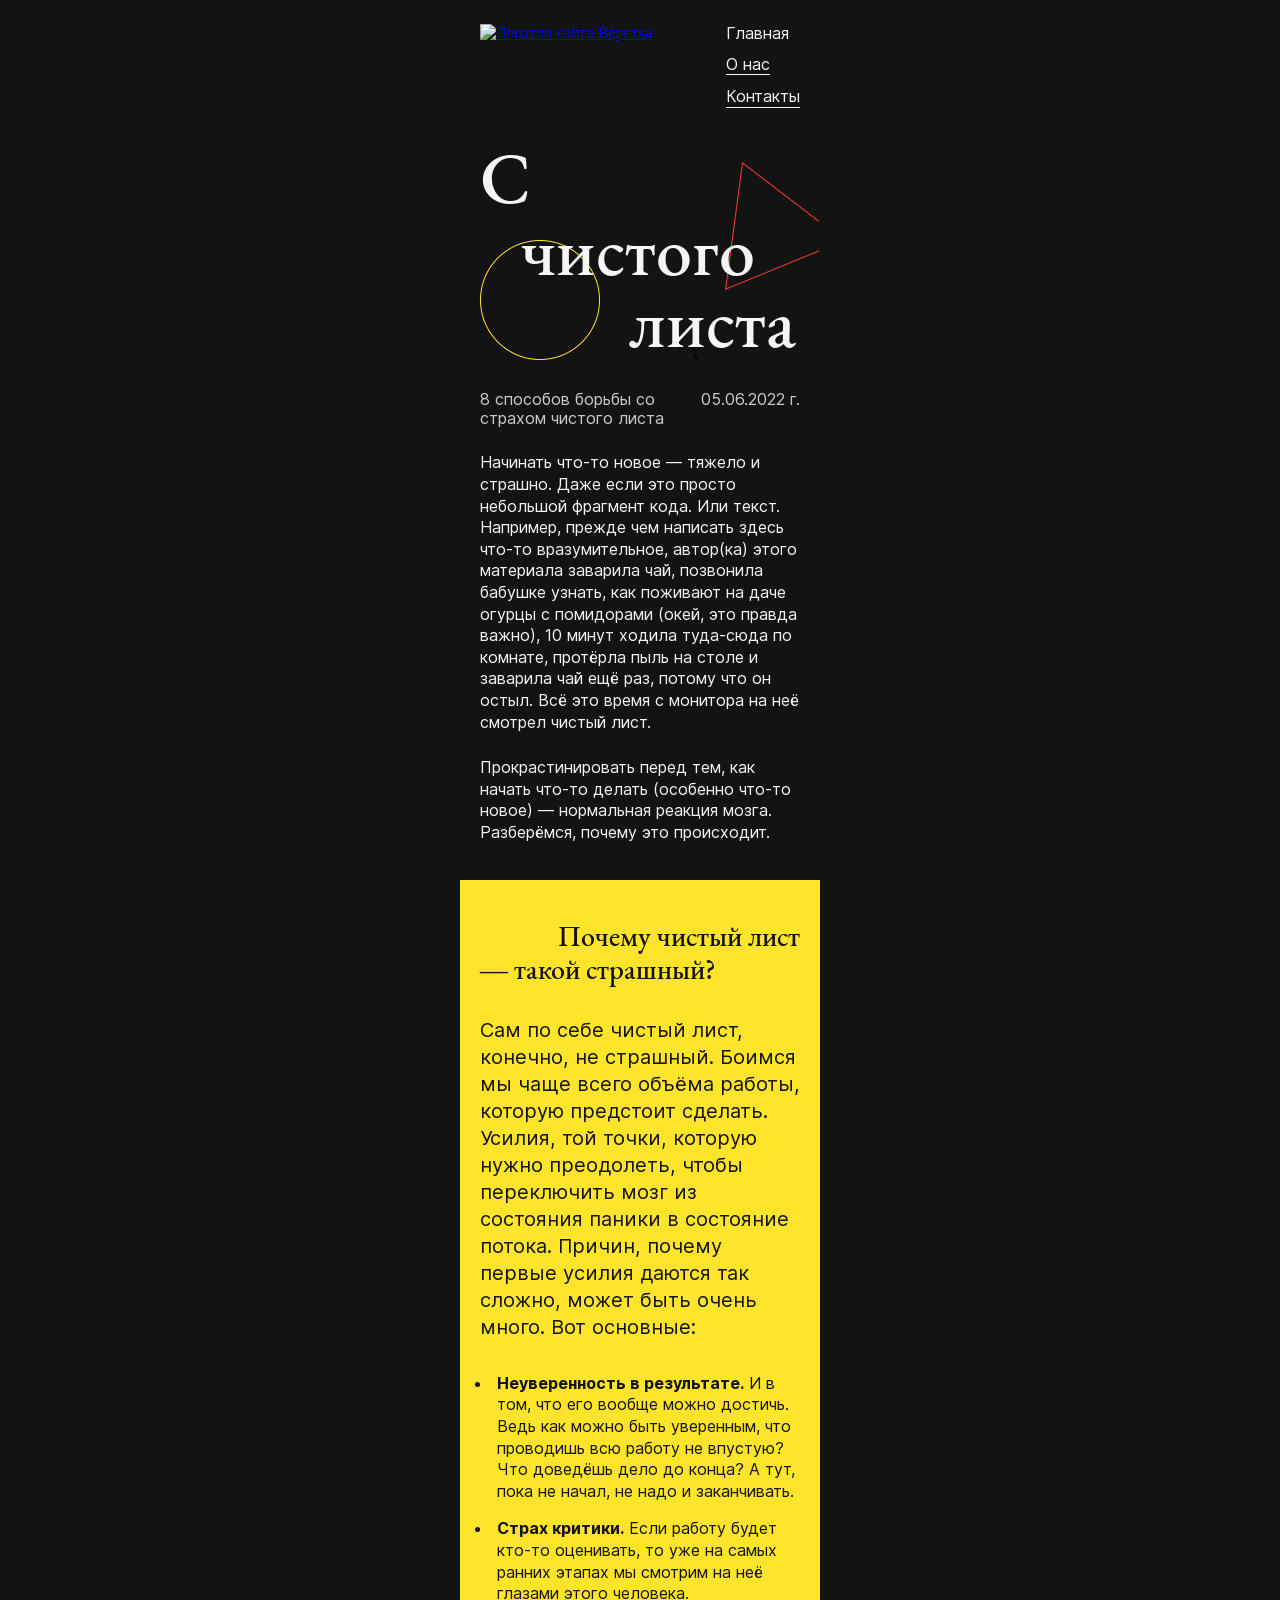
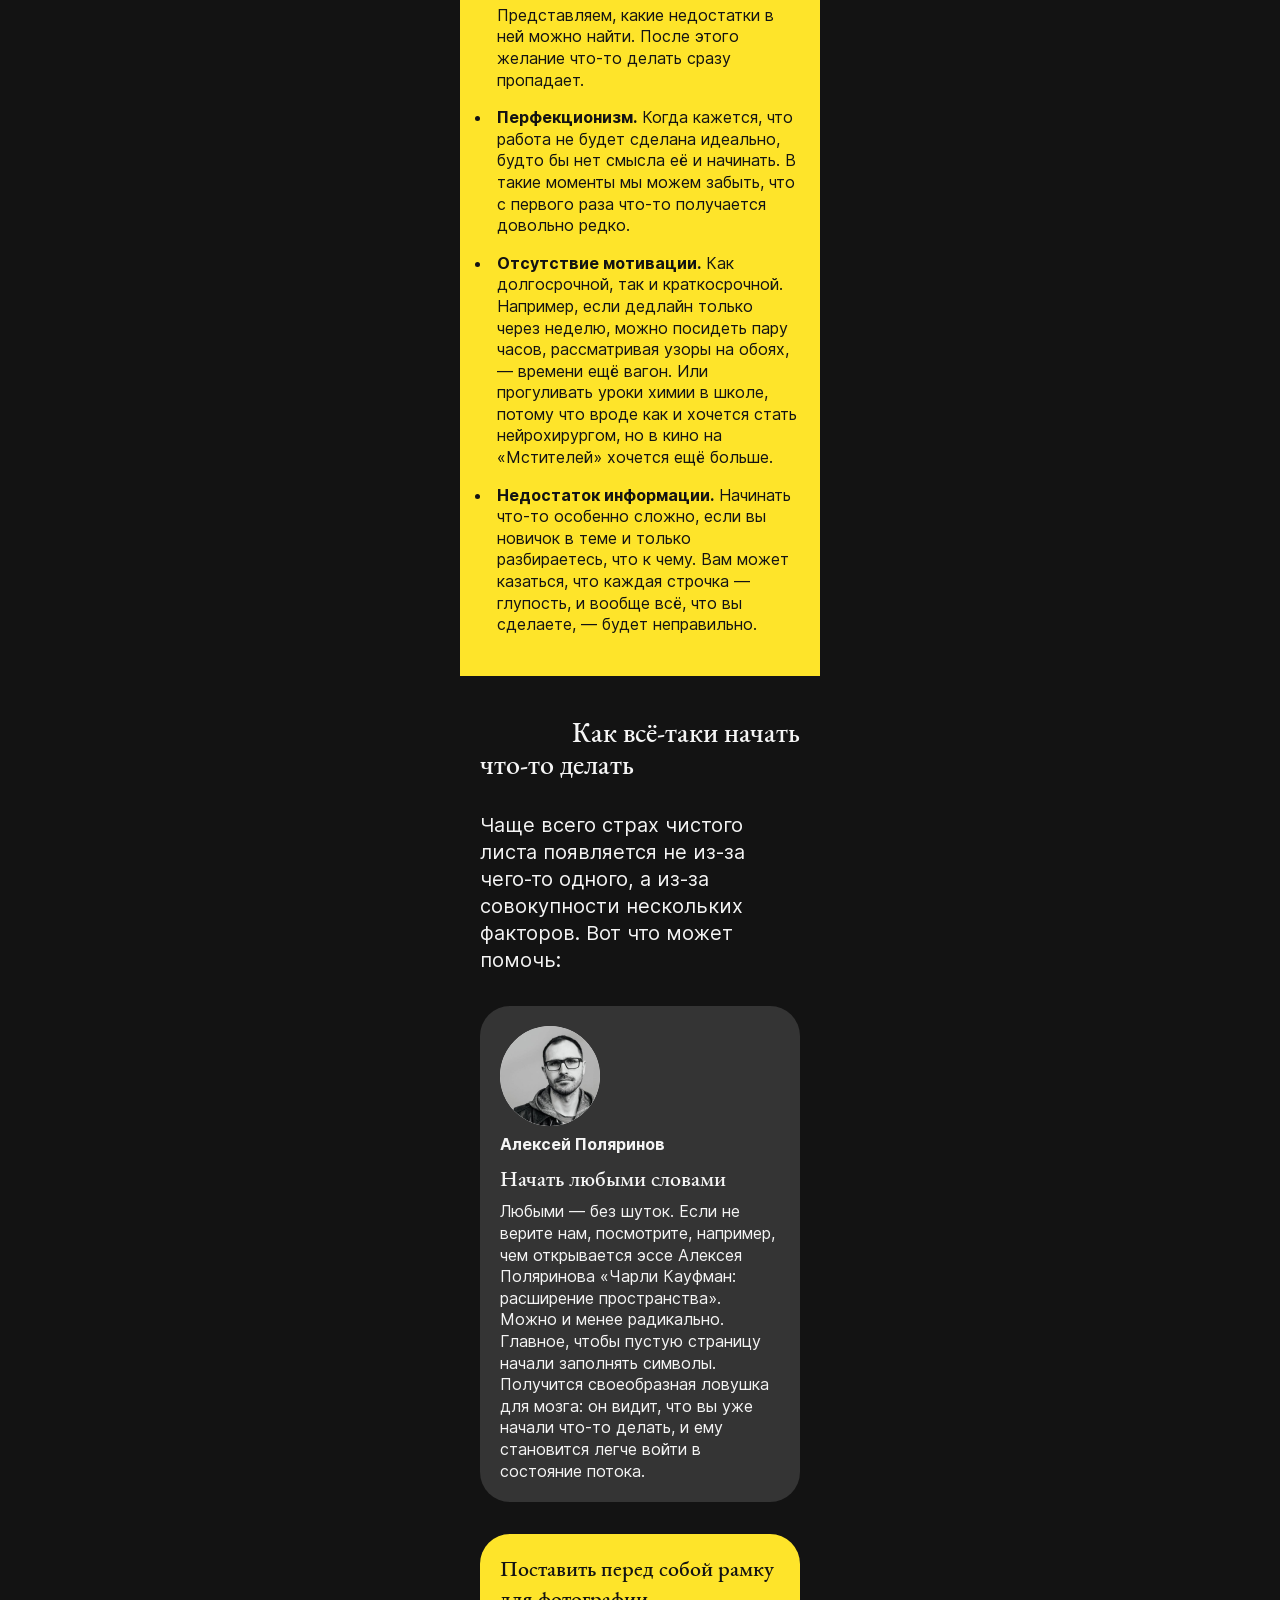
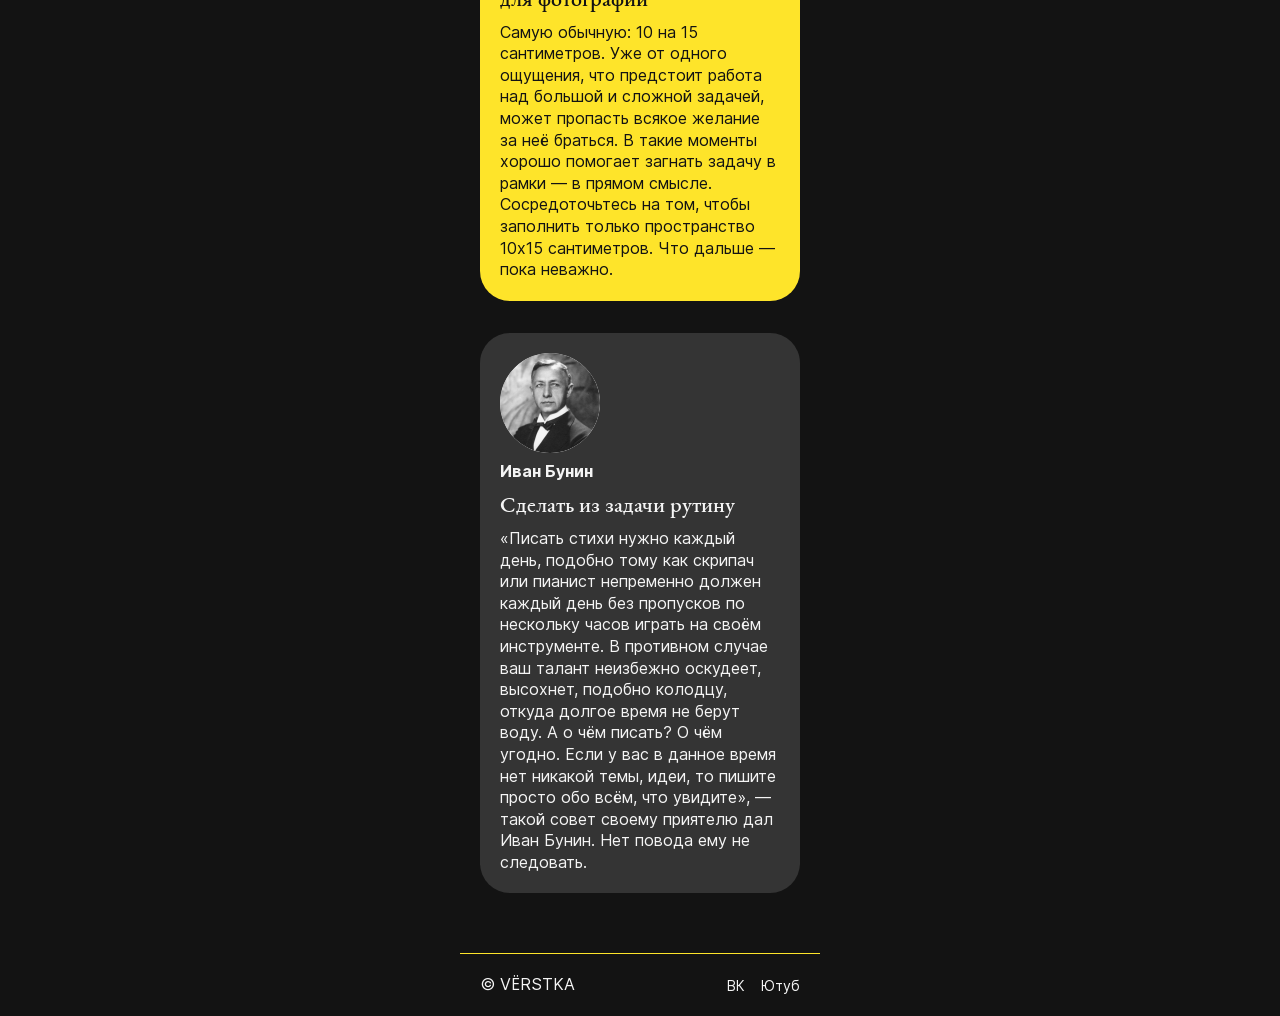
==== commit a0631269: "minor improvements" ====
--- a/index.html
+++ b/index.html
@@ -152,47 +152,47 @@
 
           <h3 class="how-to-card-title">Начать любыми словами</h3>
 
-          <blockquote class="how-to-card-text">
+          <p class="how-to-card-text">
             Любыми — без шуток. Если не верите нам, посмотрите, например, чем
             открывается эссе Алексея Поляринова «Чарли Кауфман: расширение
             пространства». Можно и менее радикально. Главное, чтобы пустую
             страницу начали заполнять символы. Получится своеобразная ловушка
             для мозга: он видит, что вы уже начали что-то делать, и ему
             становится легче войти в состояние потока.
-          </blockquote>
+          </p>
         </div>
 
         <div class="how-to-card card-light theme_bright">
           <h3 class="how-to-card-title">
             Поставить перед собой рамку для фотографии
           </h3>
-          <blockquote class="how-to-card-text">
+          <p class="how-to-card-text">
             Самую обычную: 10 на 15 сантиметров. Уже от одного ощущения, что
             предстоит работа над большой и сложной задачей, может пропасть
             всякое желание за неё браться. В такие моменты хорошо помогает
             загнать задачу в рамки — в прямом смысле. Сосредоточьтесь на том,
             чтобы заполнить только пространство 10х15 сантиметров. Что дальше —
             пока неважно.
-          </blockquote>
-        </div>
-
-        <div class="how-to-card card-dark">
+          </p>
+        </div>
+
+        <div class="how-to-card card-dark" id="bunin">
           <img class="square_100px" src="./images/bunin.png" alt="Иван Бунин" />
 
           <span class="how-to-card-name">Иван Бунин</span>
 
           <h3 class="how-to-card-title">Сделать из задачи рутину</h3>
 
-          <blockquote class="how-to-card-text">
-            «Писать стихи нужно каждый день, подобно тому как скрипач или
+          <p class="how-to-card-text">
+            <q lang="ru">Писать стихи нужно каждый день, подобно тому как скрипач или
             пианист непременно должен каждый день без пропусков по нескольку
             часов играть на своём инструменте. В противном случае ваш талант
             неизбежно оскудеет, высохнет, подобно колодцу, откуда долгое время
             не берут воду. А о чём писать? О чём угодно. Если у вас в данное
             время нет никакой темы, идеи, то пишите просто обо всём, что
-            увидите», — такой совет своему приятелю дал Иван Бунин. Нет повода
+            увидите</q>, — такой совет своему приятелю дал Иван Бунин. Нет повода
             ему не следовать.
-          </blockquote>
+          </p>
         </div>
       </section>
     </main>
@@ -201,8 +201,8 @@
       <span class="inter-regular-weird">© VЁRSTKA</span>
 
       <ul class="footer-subblock">
-        <a class="inter-regular-footer">ВК</a>
-        <a class="inter-regular-footer">Ютуб</a>
+        <li><a href="#">ВК</a></li>
+        <li><a href="#">Ютуб</a></li>
       </ul>
       <!-- Нужен ли здесь какой-то отдельный тег? Это «контакты»? -->
     </footer>
--- a/fonts/fonts.css
+++ b/fonts/fonts.css
@@ -3,16 +3,18 @@
     url(./interregular.woff) format("woff"),
     url(./interregular.woff2) format("woff2");
 
-  font-family: "inter-regular";
+  font-family: "Inter";
   font-style: normal;
+  font-weight: 400;
 }
 
 @font-face {
   src: url(./interbold.ttf) format("ttf"), url(./interbold.woff) format("woff"),
     url(./interbold.woff2) format("woff2");
 
-  font-family: "inter-bold";
+  font-family: "Inter";
   font-style: bold;
+  font-weight: 700;
 }
 
 @font-face {
@@ -20,7 +22,7 @@
     url(./ebgaramondregular.woff) format("woff"),
     url(./ebgaramondregular.woff2) format("woff2");
 
-  font-family: "EB__Garamond-regular";
+  font-family: "EB Garamond";
   font-style: normal;
 }
 
@@ -29,6 +31,6 @@
     url(./ebgaramondmedium.woff) format("woff"),
     url(./ebgaramondmedium.woff2) format("woff2");
 
-  font-family: "EB__Garamond-bold";
+  font-family: "EB Garamond";
   font-style: medium;
 }
--- a/styles/style.css
+++ b/styles/style.css
@@ -28,8 +28,6 @@
 }
 
 .main-content {
-  width: 360px;
-  /* Добавил из макетов, но, кажется, что в идеале не нужно фреймиться, чтобы макет адаптировался под разные девайсы */
   display: flex;
   flex-direction: column;
   box-sizing: border-box;
@@ -75,9 +73,10 @@
 
 .header__menu-item-text {
   color: #f5f5f5;
-  font-family: "inter-regular";
-  font-size: 16px;
-  font-weight: 400;
+  font-family: "Inter";
+  font-style: normal;
+  font-weight: 400;
+  font-size: 16px;
   line-height: 19.2px; /* 120% */
   border-bottom: #f5f5f5 solid 1px;
 }
@@ -124,26 +123,30 @@
 
 .intro__heading {
   display: flex;
+  color: #ccc;
 }
 
 .intro__heading_title {
-  font-family: "inter-regular";
-  font-size: 16px;
-  font-weight: 00;
+  font-family: "Inter";
+  font-style: normal;
+  font-weight: 400;
+  font-size: 16px;
   line-height: 120%; /* 19.2px */
 }
 
 .intro__heading_date {
-  font-family: "inter-regular";
-  font-size: 16px;
+  font-family: "Inter";
+  font-size: 16px;
+  font-style: normal;
   font-weight: 400;
   line-height: 120%; /* 19.2px */
 }
 
 .intro__main-text {
-  font-family: "inter-regular";
-  font-size: 16px;
-  font-weight: 400;
+  font-family: "Inter";
+  font-size: 16px;
+  font-weight: 400;
+  font-style: normal;
   line-height: 21.6px; /* 135% */
 }
 
@@ -156,15 +159,18 @@
 
 .content-section__subtitle {
   display: block;
-  font-family: "EB__Garamond-bold";
+  font-family: "EB Garamond";
   font-size: 28px;
+  font-style: normal;
+  font-weight: 500;
   line-height: 115%; /* 32.2px */
-  /* Кажется, что это избыточно, но почему-то без такого шага ломалось */
 }
 
 .content-section__introduction {
-  font-family: "inter-regular";
+  font-family: "Inter";
   font-size: 20px;
+  font-style: normal;
+  font-weight: 400;
   line-height: 27px; /* 135% */
 }
 
@@ -176,15 +182,19 @@
 .intro-li {
   margin-left: 12px;
   padding-left: 5px;
-  font-family: "inter-regular";
-  font-size: 16px;
+  font-family: "Inter";
+  font-size: 16px;
+  font-style: normal;
+  font-weight: 400;
   line-height: 21.6px;
   margin-bottom: 16px;
 }
 
 .intro-li-bold-text {
-  font-family: "inter-bold";
-  font-size: 16px;
+  font-family: "Inter";
+  font-size: 16px;
+  font-style: normal;
+  font-weight: 700;
   line-height: 21.6px; /* 135% */
 }
 
@@ -196,7 +206,6 @@
 }
 
 .how-to-card {
-  width: 319px;
   border-radius: 30px;
   padding: 20px;
   gap: 8px;
@@ -206,20 +215,26 @@
 }
 
 .how-to-card-name {
-  font-family: "inter-bold";
-  font-size: 16px;
+  font-family: "Inter";
+  font-size: 16px;
+  font-style: normal;
+  font-weight: 700;
   line-height: 135%; /* 21.6px */
 }
 
 .how-to-card-title {
-  font-family: "EB__Garamond-bold";
+  font-family: "EB Garamond";
   font-size: 22px;
+  font-style: normal;
+  font-weight: 500;
   line-height: 135%; /* 29.7px */
 }
 
 .how-to-card-text {
-  font-family: "inter-regular";
-  font-size: 16px;
+  font-family: "Inter";
+  font-size: 16px;
+  font-style: normal;
+  font-weight: 400;
   line-height: 21.6px; /* 135% */
 }
 
@@ -244,8 +259,10 @@
   border-top: 1px solid #fee42a;
   padding: 20px;
   display: flex;
-  font-family: "inter-regular";
-  font-size: 16px;
+  font-family: "Inter";
+  font-size: 16px;
+  font-style: normal;
+  font-weight: 400;
   line-height: 135%; /* 21.6px */
 }
 
@@ -254,11 +271,16 @@
   gap: 16px;
   margin: auto 0 auto auto;
   padding: 0;
-  /* Сделано для выравнивания по правому краю */
-  display: flex;
   flex-direction: row;
   list-style: none;
-  font-family: "inter-regular";
+  font-family: "Inter";
   font-size: 14px;
+  font-style: normal;
+  font-weight: 400;
   line-height: 125%; /* 17.5px */
 }
+
+.footer-subblock a {
+  text-decoration: none;
+  color: inherit;
+}
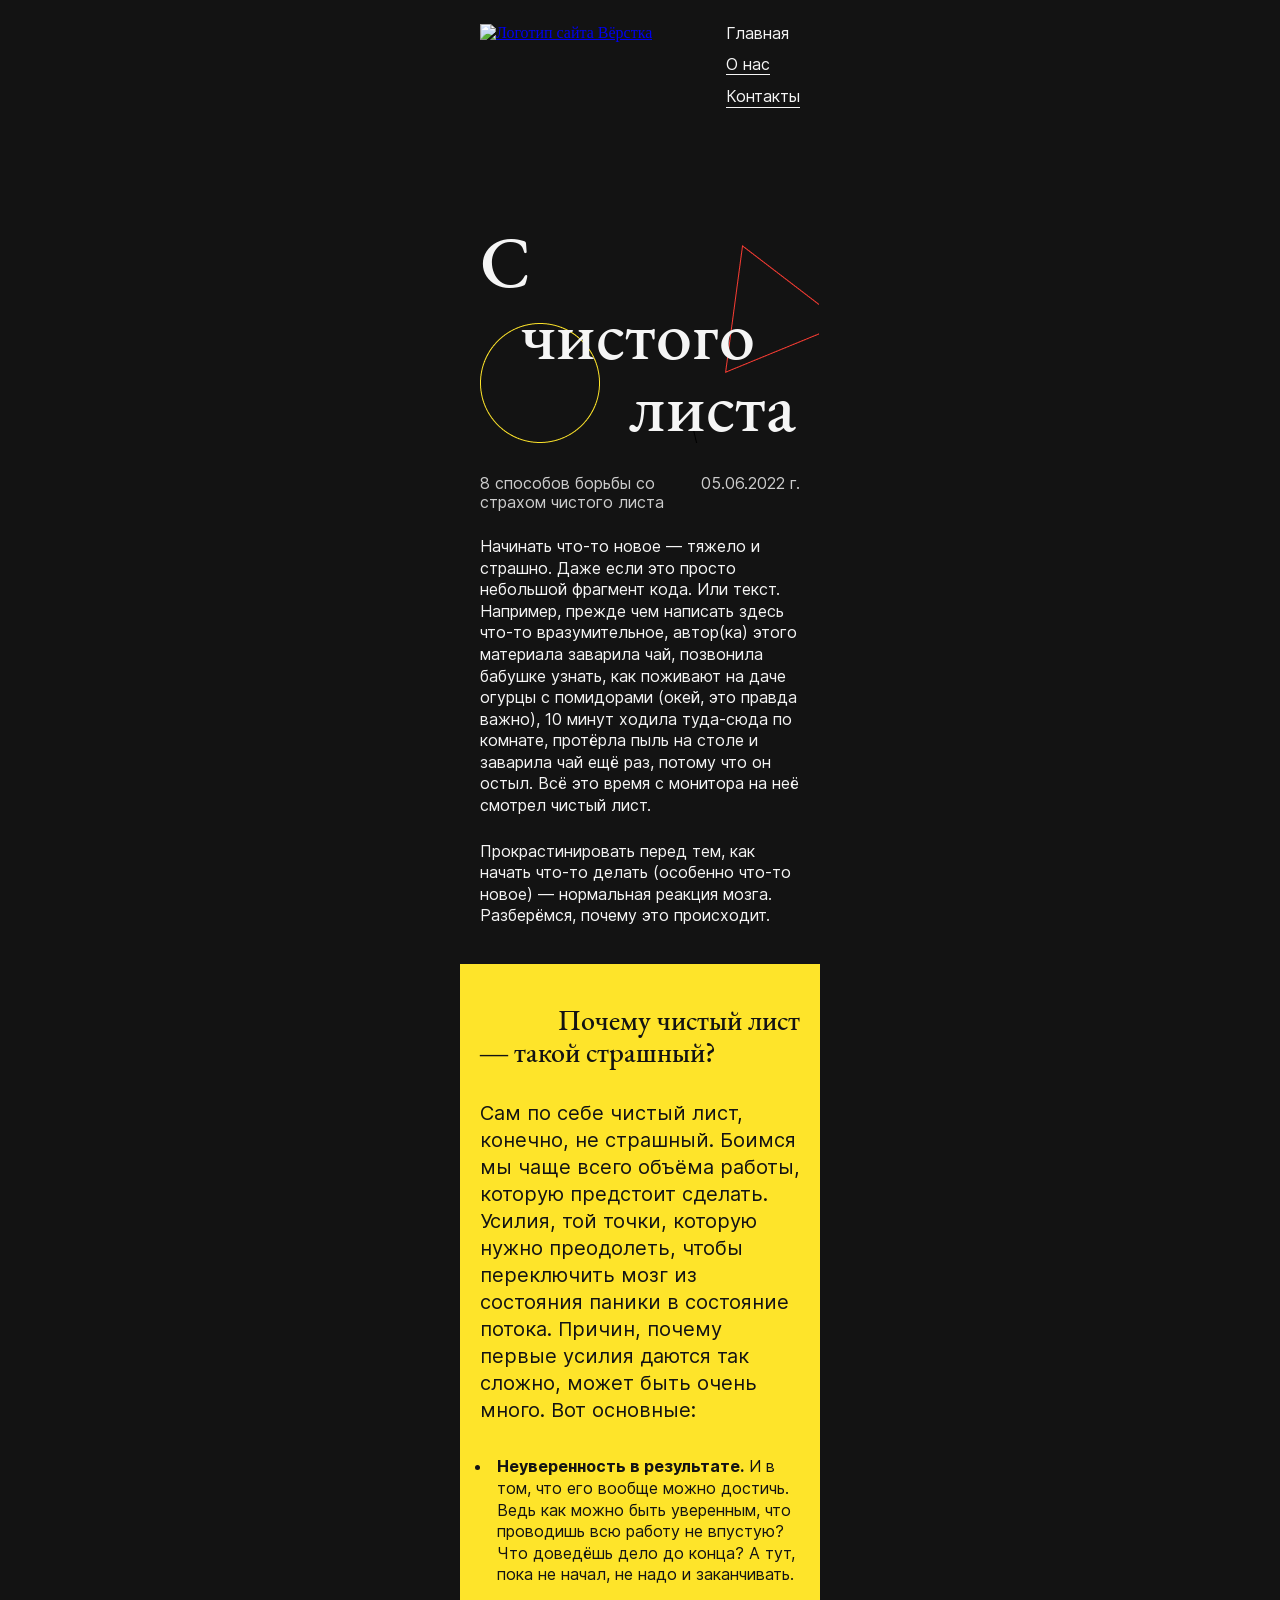
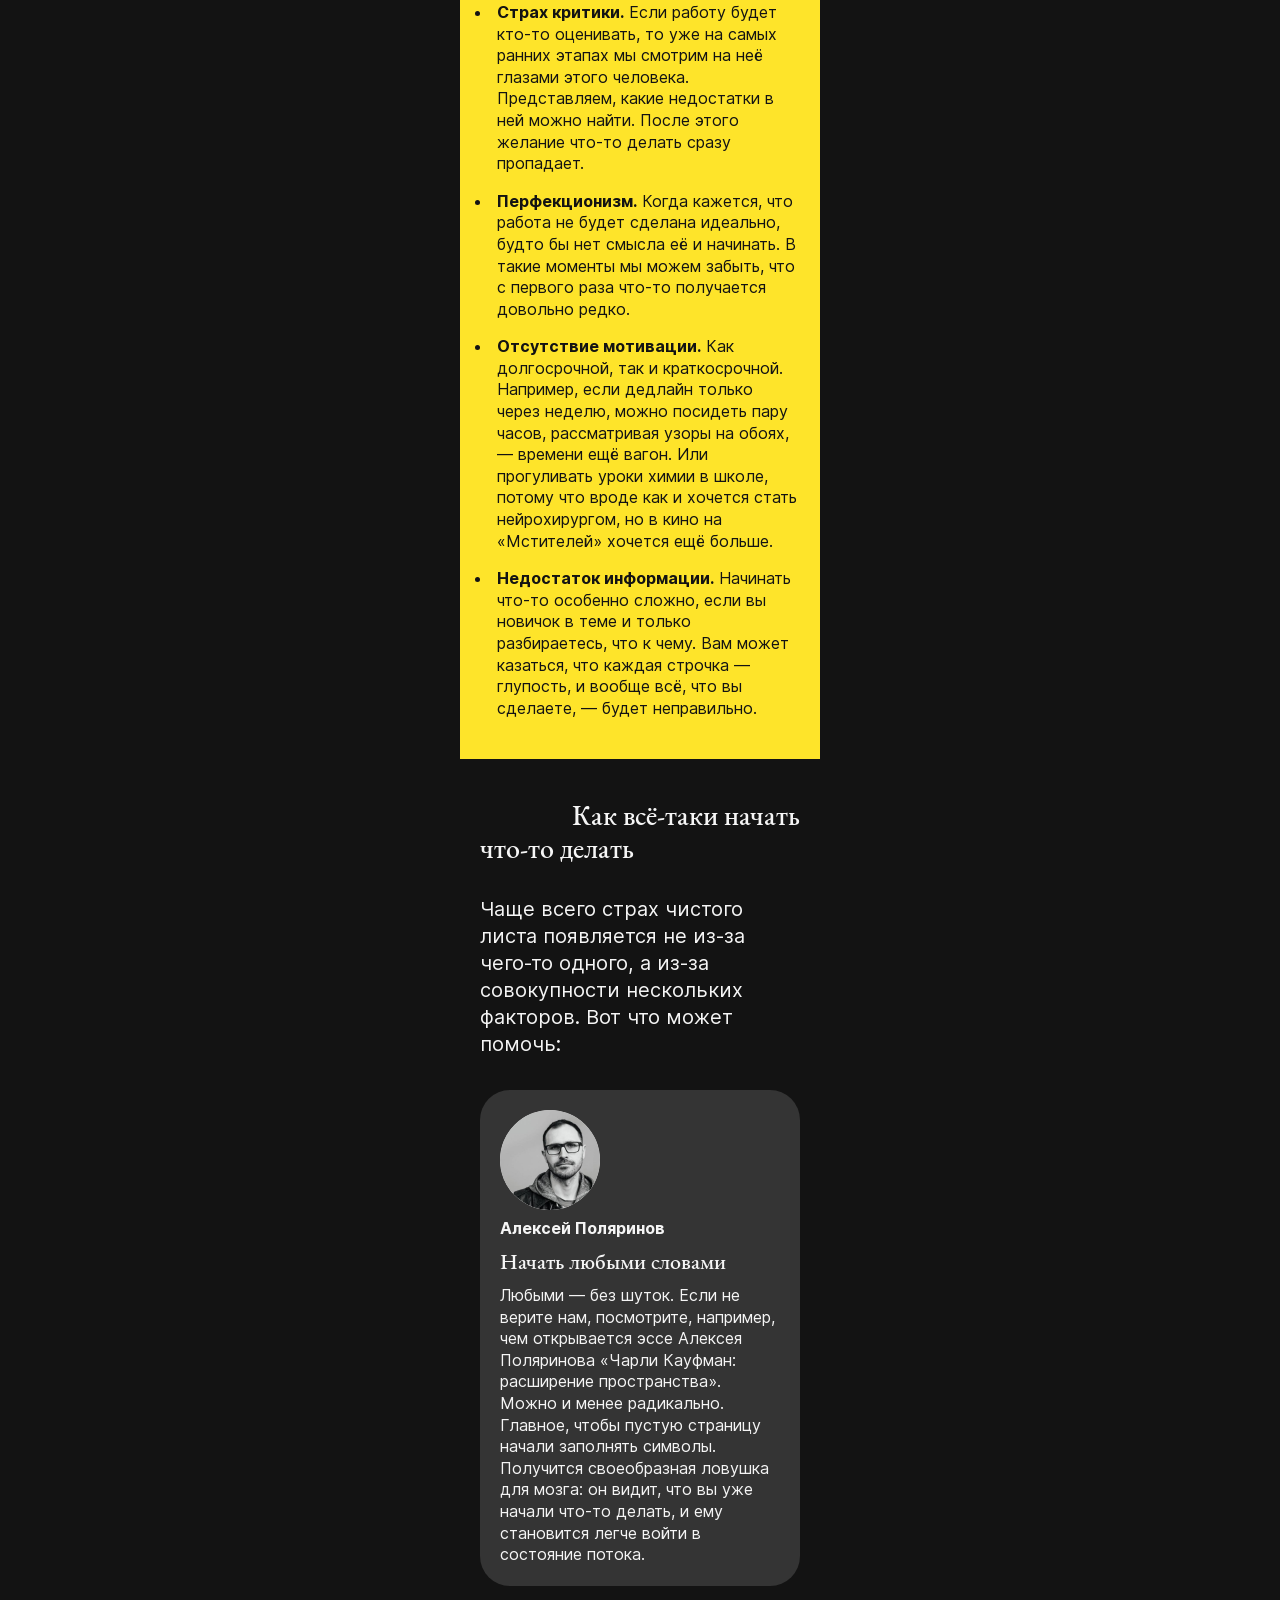
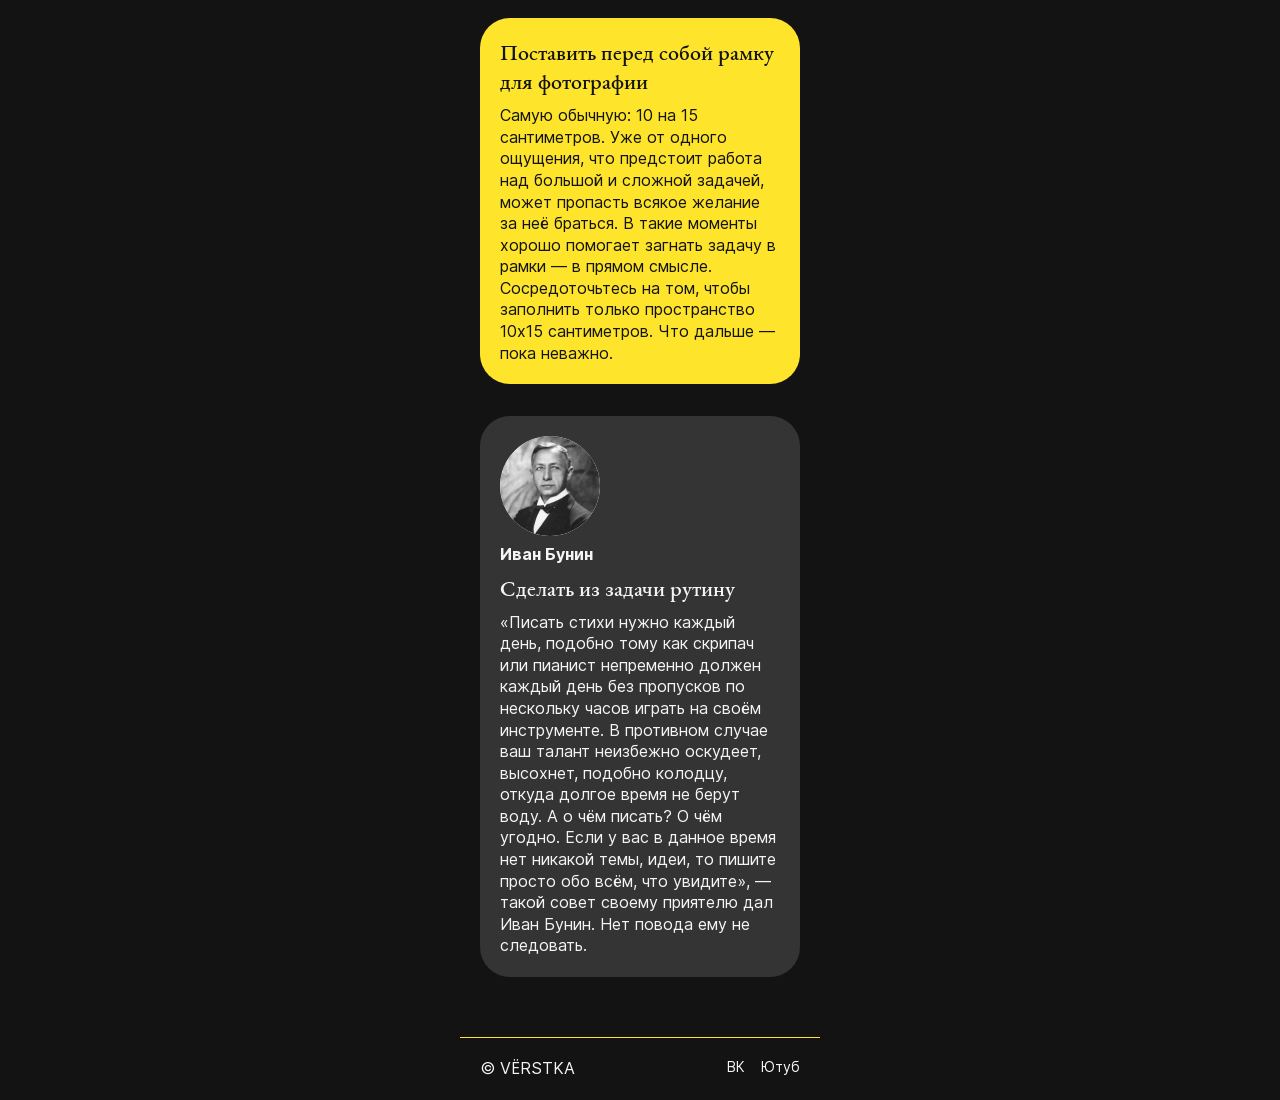
==== commit 01f94c9f: "освоил justify-content" ====
--- a/index.html
+++ b/index.html
@@ -11,12 +11,11 @@
   </head>
   <body>
     <header class="content-section theme_dark header">
-      <div class="header__logo">
-        <a href="./index.html">
-          <img src="./images/VЁRSTKA.svg" alt="Логотип сайта Вёрстка" />
-        </a>
-        <!-- Добавил ссылку на себя же, при публикации здесь был бы url -->
-      </div>
+      
+      <a href="./index.html">
+        <img src="./images/VЁRSTKA.svg" alt="Логотип сайта Вёрстка" />
+      </a>
+      <!-- Добавил ссылку на себя же, при публикации здесь был бы url -->
 
       <nav class="header__menu inter-regular">
         <ul class="ul-menu">
--- a/styles/style.css
+++ b/styles/style.css
@@ -43,15 +43,11 @@
   padding-top: 24px;
   padding-bottom: 24px;
   margin-bottom: 80px;
-}
-
-.header__logo {
-  float: left;
-  height: 100%;
+  display: flex;
+  justify-content: space-between;
 }
 
 .header__menu {
-  float: right;
   display: flex;
   flex-direction: column;
   gap: 12px;
@@ -259,6 +255,7 @@
   border-top: 1px solid #fee42a;
   padding: 20px;
   display: flex;
+  justify-content: space-between;
   font-family: "Inter";
   font-size: 16px;
   font-style: normal;
@@ -269,9 +266,6 @@
 .footer-subblock {
   display: flex;
   gap: 16px;
-  margin: auto 0 auto auto;
-  padding: 0;
-  flex-direction: row;
   list-style: none;
   font-family: "Inter";
   font-size: 14px;
